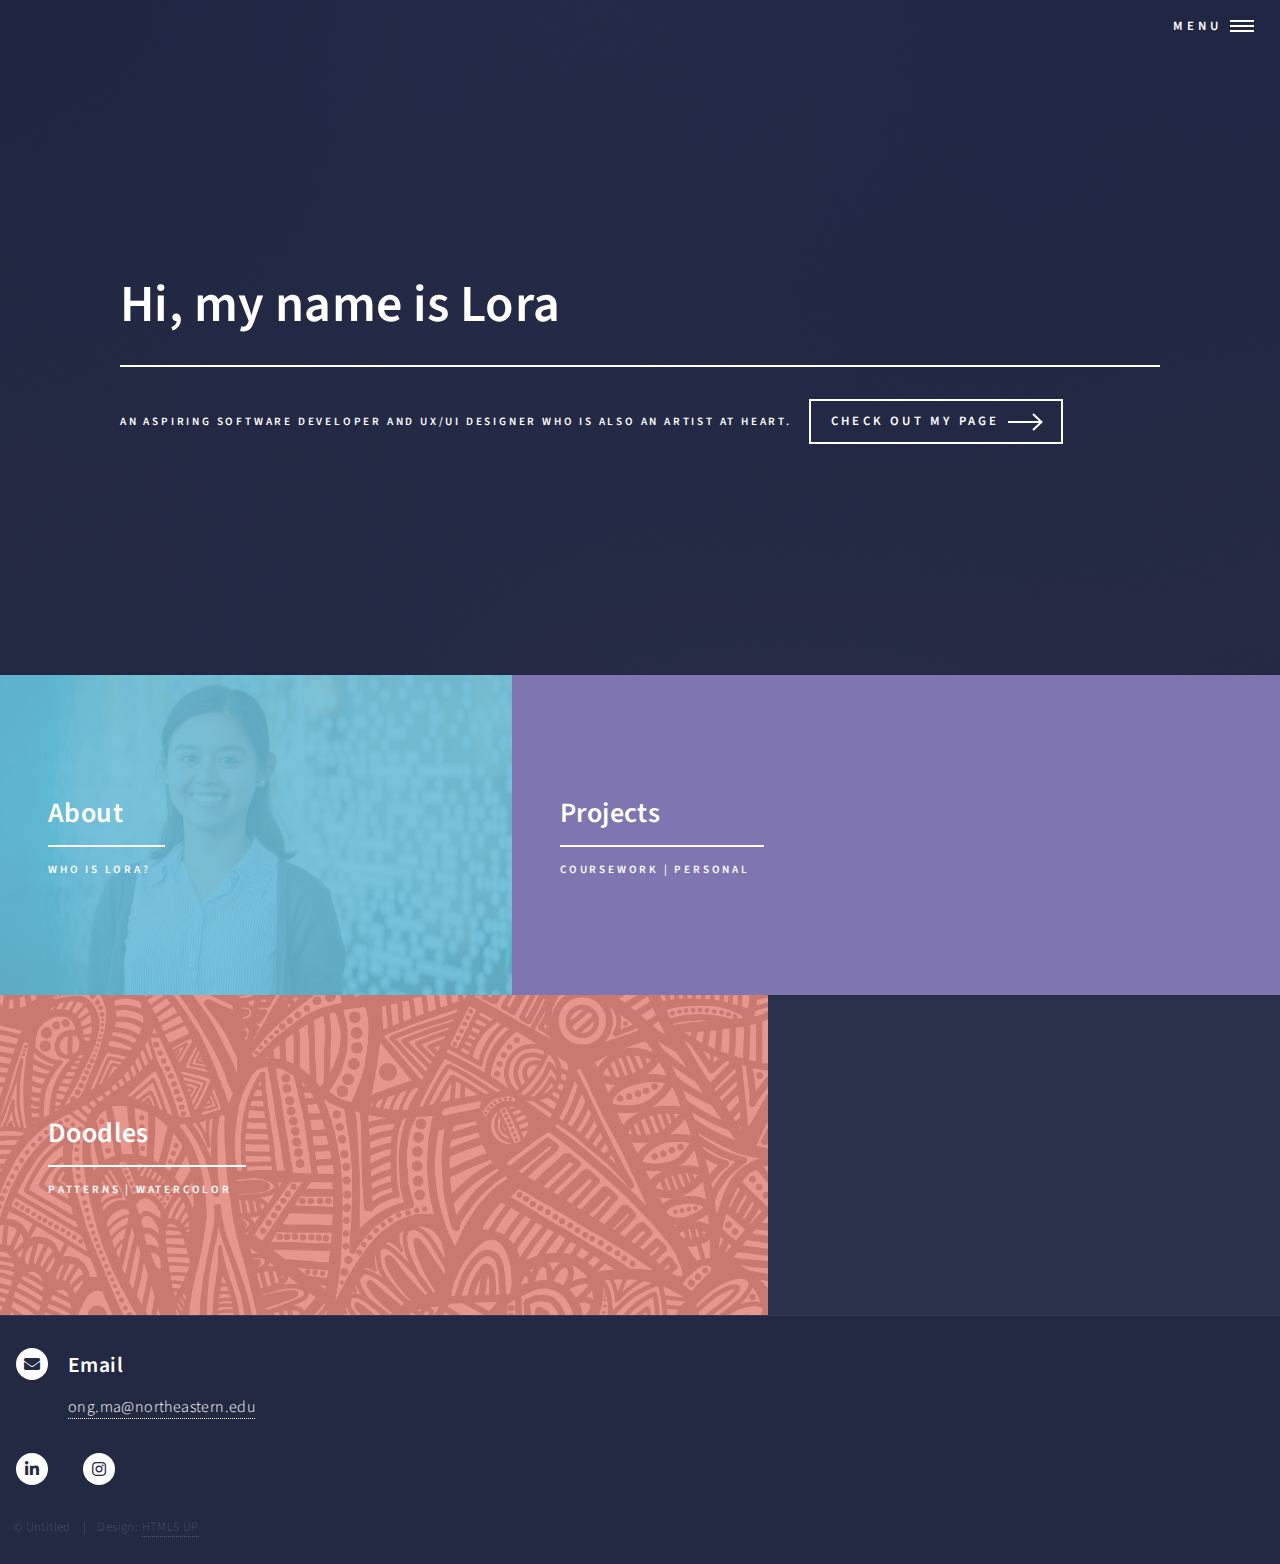
==== index.html @ beb220c2 "initial commit" ====
<!DOCTYPE HTML>
<!--
	Forty by HTML5 UP
	html5up.net | @ajlkn
	Free for personal and commercial use under the CCA 3.0 license (html5up.net/license)
-->
<html>
	<head>
		<title>Forty by HTML5 UP</title>
		<meta charset="utf-8" />
		<meta name="viewport" content="width=device-width, initial-scale=1, user-scalable=no" />
		<link rel="stylesheet" href="assets/css/main.css" />
		<noscript><link rel="stylesheet" href="assets/css/noscript.css" /></noscript>
	</head>
	<body class="is-preload">

		<!-- Wrapper -->
			<div id="wrapper">

				<!-- Header -->
					<header id="header" class="alt">
						<!-- <a href="index.html" class="logo"><strong>Forty</strong> <span>by HTML5 UP</span></a> -->
						<nav>
							<a href="#menu">Menu</a>
						</nav>
					</header>

				<!-- Menu -->
					<nav id="menu">
						<ul class="links">
							<li><a href="index.html">Home</a></li>
							<li><a href="about.html">About</a></li>
							<li><a href="art.html">Doodles</a></li>
							<li><a href="projects.html">Projects</a></li>
							
						</ul>
						<!-- <ul class="actions stacked">
							<li><a href="#" class="button primary fit">Get Started</a></li> -->
							<!-- <li><a href="#" class="button fit">Log In</a></li> -->
						<!-- </ul> -->
					</nav>

				<!-- Banner -->
					<section id="banner" class="major">
						<div class="inner">
							<header class="major">
								<h1>Hi, my name is Lora</h1>
							</header>
							<div class="content">
								<p>An aspiring software developer and UX/UI designer who is also
									an artist at heart.
								</p>
								<ul class="actions">
									<li><a href="#one" class="button next scrolly"> Check out my page</a></li>
								</ul>
							</div>
						</div>
					</section>

				<!-- Main -->
					<div id="main">

						<!-- One -->
							<section id="one" class="tiles">
								<article>
									<span class="image">
										<img src="images/NUpic.jpg" alt="" />
									</span>
									<header class="major">
										<h3><a href="about.html" class="link">About</a></h3>
										<p>Who is Lora?</p>
									</header>
								</article>
								<article>
									<span class="image">
										<img src="images/projects.jpg" alt="" />
									</span>
									<header class="major">
										<h3><a href="projects.html" class="link">Projects</a></h3>
										<p>Coursework | Personal</p>
									</header>
								</article>
								<article>
									<span class="image">
										<img src="images/doodles.png" alt="" />
									</span>
									<header class="major">
										<h3><a href="art.html" class="link">Doodles</a></h3>
										<p>Patterns | Watercolor</p>
									</header>
								</article> 
								<!-- <article>
									<span class="image">
										<img src="images/pic04.jpg" alt="" />
									</span>
									<header class="major">
										<h3><a href="landing.html" class="link">Ipsum</a></h3>
										<p>Nisl sed aliquam</p>
									</header>
								</article>
								<article>
									<span class="image">
										<img src="images/pic05.jpg" alt="" />
									</span>
									<header class="major">
										<h3><a href="landing.html" class="link">Consequat</a></h3>
										<p>Ipsum dolor sit amet</p>
									</header>
								</article>
								<article>
									<span class="image">
										<img src="images/pic06.jpg" alt="" />
									</span>
									<header class="major">
										<h3><a href="landing.html" class="link">Etiam</a></h3>
										<p>Feugiat amet tempus</p>
									</header>
								</article> -->
							</section>

						<!-- Two -->
							<!-- <section id="two">
								<div class="inner">
									<header class="major">
										<h2>Massa libero</h2>
									</header>
									<p>Nullam et orci eu lorem consequat tincidunt vivamus et sagittis libero. Mauris aliquet magna magna sed nunc rhoncus pharetra. Pellentesque condimentum sem. In efficitur ligula tate urna. Maecenas laoreet massa vel lacinia pellentesque lorem ipsum dolor. Nullam et orci eu lorem consequat tincidunt. Vivamus et sagittis libero. Mauris aliquet magna magna sed nunc rhoncus amet pharetra et feugiat tempus.</p>
									<ul class="actions">
										<li><a href="landing.html" class="button next">Get Started</a></li>
									</ul>
								</div>
							</section> -->

					</div>

				<!-- Contact -->
					<section id="contact">
						<div class="inner">
							</section>
							<section class="split">
								<section>
									<div class="contact-method">
										<span class="icon solid alt fa-envelope"></span>
										<h3>Email</h3>
										<a>ong.ma@northeastern.edu</a>
									</div>
								</section>
					
						</div>
					</section>

				<!-- Footer -->
					<footer id="footer">
						<div class="inner">
							<ul class="icons">
								<li><a href="https://www.linkedin.com/in/lora-ong-37055876" target="blank" class="icon brands alt fa-linkedin-in"><span class="label">LinkedIn</span></a></li>
								<!-- <li><a href="#" class="icon brands alt fa-twitter"><span class="label">Twitter</span></a></li> -->
								<!-- <li><a href="#" class="icon brands alt fa-facebook-f"><span class="label">Facebook</span></a></li> -->
								<li><a href="https://www.instagram.com/lorao_doodles/" target="blank" class="icon brands alt fa-instagram"><span class="label">Instagram</span></a></li>
								<!-- <li><a href="#" class="icon brands alt fa-github"><span class="label">GitHub</span></a></li> -->
								
							</ul>
							<ul class="copyright">
								<li>&copy; Untitled</li><li>Design: <a href="https://html5up.net">HTML5 UP</a></li>
							</ul>
						</div>
					</footer>

			</div>

		<!-- Scripts -->
			<script src="assets/js/jquery.min.js"></script>
			<script src="assets/js/jquery.scrolly.min.js"></script>
			<script src="assets/js/jquery.scrollex.min.js"></script>
			<script src="assets/js/browser.min.js"></script>
			<script src="assets/js/breakpoints.min.js"></script>
			<script src="assets/js/util.js"></script>
			<script src="assets/js/main.js"></script>

	</body>
</html>
---- assets/css/main.css ----
@import url(fontawesome-all.min.css);
@import url("https://fonts.googleapis.com/css?family=Source+Sans+Pro:300,300italic,600,600italic");

/*
	Forty by HTML5 UP
	html5up.net | @ajlkn
	Free for personal and commercial use under the CCA 3.0 license (html5up.net/license)
*/

html, body, div, span, applet, object,
iframe, h1, h2, h3, h4, h5, h6, p, blockquote,
pre, a, abbr, acronym, address, big, cite,
code, del, dfn, em, img, ins, kbd, q, s, samp,
small, strike, strong, sub, sup, tt, var, b,
u, i, center, dl, dt, dd, ol, ul, li, fieldset,
form, label, legend, table, caption, tbody,
tfoot, thead, tr, th, td, article, aside,
canvas, details, embed, figure, figcaption,
footer, header, hgroup, menu, nav, output, ruby,
section, summary, time, mark, audio, video {
	margin: 0;
	padding: 0;
	border: 0;
	font-size: 100%;
	font: inherit;
	vertical-align: baseline;}

article, aside, details, figcaption, figure,
footer, header, hgroup, menu, nav, section {
	display: block;}

body {
	line-height: 1;
}

ol, ul {
	list-style: none;
}

blockquote, q {
	quotes: none;
}

	blockquote:before, blockquote:after, q:before, q:after {
		content: '';
		content: none;
	}

table {
	border-collapse: collapse;
	border-spacing: 0;
}

body {
	-webkit-text-size-adjust: none;
}

mark {
	background-color: transparent;
	color: inherit;
}

input::-moz-focus-inner {
	border: 0;
	padding: 0;
}

input, select, textarea {
	-moz-appearance: none;
	-webkit-appearance: none;
	-ms-appearance: none;
	appearance: none;
}

/* Basic */

	@-ms-viewport {
		width: device-width;
	}

	body {
		-ms-overflow-style: scrollbar;
	}

	@media screen and (max-width: 480px) {

		html, body {
			min-width: 320px;
		}

	}

	html {
		box-sizing: border-box;
	}

	*, *:before, *:after {
		box-sizing: inherit;
	}

	body {
		background: #242943;
	}

		body.is-preload *, body.is-preload *:before, body.is-preload *:after {
			-moz-animation: none !important;
			-webkit-animation: none !important;
			-ms-animation: none !important;
			animation: none !important;
			-moz-transition: none !important;
			-webkit-transition: none !important;
			-ms-transition: none !important;
			transition: none !important;
		}

/* Type */

	body, input, select, textarea {
		color: #ffffff;
		font-family: "Source Sans Pro", Helvetica, sans-serif;
		font-size: 17pt;
		font-weight: 300;
		letter-spacing: 0.025em;
		line-height: 1.65;
	}

		@media screen and (max-width: 1680px) {

			body, input, select, textarea {
				font-size: 14pt;
			}

		}

		@media screen and (max-width: 1280px) {

			body, input, select, textarea {
				font-size: 12pt;
			}

		}

		@media screen and (max-width: 360px) {

			body, input, select, textarea {
				font-size: 11pt;
			}

		}

	a {
		-moz-transition: color 0.2s ease-in-out, border-bottom-color 0.2s ease-in-out;
		-webkit-transition: color 0.2s ease-in-out, border-bottom-color 0.2s ease-in-out;
		-ms-transition: color 0.2s ease-in-out, border-bottom-color 0.2s ease-in-out;
		transition: color 0.2s ease-in-out, border-bottom-color 0.2s ease-in-out;
		border-bottom: dotted 1px;
		color: inherit;
		text-decoration: none;
	}

		a:hover {
			border-bottom-color: transparent;
			color: #9bf1ff !important;
		}

		a:active {
			color: #53e3fb !important;
		}

	strong, b {
		color: #ffffff;
		font-weight: 600;
	}

	em, i {
		font-style: italic;
	}

	p {
		margin: 0 0 2em 0;
	}

	h1, h2, h3, h4, h5, h6 {
		color: #ffffff;
		font-weight: 600;
		line-height: 1.65;
		margin: 0 0 1em 0;
	}

		h1 a, h2 a, h3 a, h4 a, h5 a, h6 a {
			color: inherit;
			border-bottom: 0;
		}

	h1 {
		font-size: 2.5em;
	}

	h2 {
		font-size: 1.75em;
	}

	h3 {
		font-size: 1.35em;
	}

	h4 {
		font-size: 1.1em;
	}

	h5 {
		font-size: 0.9em;
	}

	h6 {
		font-size: 0.7em;
	}

	@media screen and (max-width: 736px) {

		h1 {
			font-size: 2em;
		}

		h2 {
			font-size: 1.5em;
		}

		h3 {
			font-size: 1.25em;
		}

	}

	sub {
		font-size: 0.8em;
		position: relative;
		top: 0.5em;
	}

	sup {
		font-size: 0.8em;
		position: relative;
		top: -0.5em;
	}

	blockquote {
		border-left: solid 4px rgba(212, 212, 255, 0.1);
		font-style: italic;
		margin: 0 0 2em 0;
		padding: 0.5em 0 0.5em 2em;
	}

	code {
		background: rgba(212, 212, 255, 0.035);
		font-family: "Courier New", monospace;
		font-size: 0.9em;
		margin: 0 0.25em;
		padding: 0.25em 0.65em;
	}

	pre {
		-webkit-overflow-scrolling: touch;
		font-family: "Courier New", monospace;
		font-size: 0.9em;
		margin: 0 0 2em 0;
	}

		pre code {
			display: block;
			line-height: 1.75;
			padding: 1em 1.5em;
			overflow-x: auto;
		}

	hr {
		border: 0;
		border-bottom: solid 1px rgba(212, 212, 255, 0.1);
		margin: 2em 0;
	}

		hr.major {
			margin: 3em 0;
		}

	.align-left {
		text-align: left;
	}

	.align-center {
		text-align: center;
	}

	.align-right {
		text-align: right;
	}

/* Row */

	.row {
		display: flex;
		flex-wrap: wrap;
		box-sizing: border-box;
		align-items: stretch;
	}

		.row > * {
			box-sizing: border-box;
		}

		.row.gtr-uniform > * > :last-child {
			margin-bottom: 0;
		}

		.row.aln-left {
			justify-content: flex-start;
		}

		.row.aln-center {
			justify-content: center;
		}

		.row.aln-right {
			justify-content: flex-end;
		}

		.row.aln-top {
			align-items: flex-start;
		}

		.row.aln-middle {
			align-items: center;
		}

		.row.aln-bottom {
			align-items: flex-end;
		}

		.row > .imp {
			order: -1;
		}

		.row > .col-1 {
			width: 8.33333%;
		}

		.row > .off-1 {
			margin-left: 8.33333%;
		}

		.row > .col-2 {
			width: 16.66667%;
		}

		.row > .off-2 {
			margin-left: 16.66667%;
		}

		.row > .col-3 {
			width: 25%;
		}

		.row > .off-3 {
			margin-left: 25%;
		}

		.row > .col-4 {
			width: 33.33333%;
		}

		.row > .off-4 {
			margin-left: 33.33333%;
		}

		.row > .col-5 {
			width: 41.66667%;
		}

		.row > .off-5 {
			margin-left: 41.66667%;
		}

		.row > .col-6 {
			width: 50%;
		}

		.row > .off-6 {
			margin-left: 50%;
		}

		.row > .col-7 {
			width: 58.33333%;
		}

		.row > .off-7 {
			margin-left: 58.33333%;
		}

		.row > .col-8 {
			width: 66.66667%;
		}

		.row > .off-8 {
			margin-left: 66.66667%;
		}

		.row > .col-9 {
			width: 75%;
		}

		.row > .off-9 {
			margin-left: 75%;
		}

		.row > .col-10 {
			width: 83.33333%;
		}

		.row > .off-10 {
			margin-left: 83.33333%;
		}

		.row > .col-11 {
			width: 91.66667%;
		}

		.row > .off-11 {
			margin-left: 91.66667%;
		}

		.row > .col-12 {
			width: 100%;
		}

		.row > .off-12 {
			margin-left: 100%;
		}

		.row.gtr-0 {
			margin-top: 0;
			margin-left: 0em;
		}

			.row.gtr-0 > * {
				padding: 0 0 0 0em;
			}

			.row.gtr-0.gtr-uniform {
				margin-top: 0em;
			}

				.row.gtr-0.gtr-uniform > * {
					padding-top: 0em;
				}

		.row.gtr-25 {
			margin-top: 0;
			margin-left: -0.5em;
		}

			.row.gtr-25 > * {
				padding: 0 0 0 0.5em;
			}

			.row.gtr-25.gtr-uniform {
				margin-top: -0.5em;
			}

				.row.gtr-25.gtr-uniform > * {
					padding-top: 0.5em;
				}

		.row.gtr-50 {
			margin-top: 0;
			margin-left: -1em;
		}

			.row.gtr-50 > * {
				padding: 0 0 0 1em;
			}

			.row.gtr-50.gtr-uniform {
				margin-top: -1em;
			}

				.row.gtr-50.gtr-uniform > * {
					padding-top: 1em;
				}

		.row {
			margin-top: 0;
			margin-left: -2em;
		}

			.row > * {
				padding: 0 0 0 2em;
			}

			.row.gtr-uniform {
				margin-top: -2em;
			}

				.row.gtr-uniform > * {
					padding-top: 2em;
				}

		.row.gtr-150 {
			margin-top: 0;
			margin-left: -3em;
		}

			.row.gtr-150 > * {
				padding: 0 0 0 3em;
			}

			.row.gtr-150.gtr-uniform {
				margin-top: -3em;
			}

				.row.gtr-150.gtr-uniform > * {
					padding-top: 3em;
				}

		.row.gtr-200 {
			margin-top: 0;
			margin-left: -4em;
		}

			.row.gtr-200 > * {
				padding: 0 0 0 4em;
			}

			.row.gtr-200.gtr-uniform {
				margin-top: -4em;
			}

				.row.gtr-200.gtr-uniform > * {
					padding-top: 4em;
				}

		@media screen and (max-width: 1680px) {

			.row {
				display: flex;
				flex-wrap: wrap;
				box-sizing: border-box;
				align-items: stretch;
			}

				.row > * {
					box-sizing: border-box;
				}

				.row.gtr-uniform > * > :last-child {
					margin-bottom: 0;
				}

				.row.aln-left {
					justify-content: flex-start;
				}

				.row.aln-center {
					justify-content: center;
				}

				.row.aln-right {
					justify-content: flex-end;
				}

				.row.aln-top {
					align-items: flex-start;
				}

				.row.aln-middle {
					align-items: center;
				}

				.row.aln-bottom {
					align-items: flex-end;
				}

				.row > .imp-xlarge {
					order: -1;
				}

				.row > .col-1-xlarge {
					width: 8.33333%;
				}

				.row > .off-1-xlarge {
					margin-left: 8.33333%;
				}

				.row > .col-2-xlarge {
					width: 16.66667%;
				}

				.row > .off-2-xlarge {
					margin-left: 16.66667%;
				}

				.row > .col-3-xlarge {
					width: 25%;
				}

				.row > .off-3-xlarge {
					margin-left: 25%;
				}

				.row > .col-4-xlarge {
					width: 33.33333%;
				}

				.row > .off-4-xlarge {
					margin-left: 33.33333%;
				}

				.row > .col-5-xlarge {
					width: 41.66667%;
				}

				.row > .off-5-xlarge {
					margin-left: 41.66667%;
				}

				.row > .col-6-xlarge {
					width: 50%;
				}

				.row > .off-6-xlarge {
					margin-left: 50%;
				}

				.row > .col-7-xlarge {
					width: 58.33333%;
				}

				.row > .off-7-xlarge {
					margin-left: 58.33333%;
				}

				.row > .col-8-xlarge {
					width: 66.66667%;
				}

				.row > .off-8-xlarge {
					margin-left: 66.66667%;
				}

				.row > .col-9-xlarge {
					width: 75%;
				}

				.row > .off-9-xlarge {
					margin-left: 75%;
				}

				.row > .col-10-xlarge {
					width: 83.33333%;
				}

				.row > .off-10-xlarge {
					margin-left: 83.33333%;
				}

				.row > .col-11-xlarge {
					width: 91.66667%;
				}

				.row > .off-11-xlarge {
					margin-left: 91.66667%;
				}

				.row > .col-12-xlarge {
					width: 100%;
				}

				.row > .off-12-xlarge {
					margin-left: 100%;
				}

				.row.gtr-0 {
					margin-top: 0;
					margin-left: 0em;
				}

					.row.gtr-0 > * {
						padding: 0 0 0 0em;
					}

					.row.gtr-0.gtr-uniform {
						margin-top: 0em;
					}

						.row.gtr-0.gtr-uniform > * {
							padding-top: 0em;
						}

				.row.gtr-25 {
					margin-top: 0;
					margin-left: -0.5em;
				}

					.row.gtr-25 > * {
						padding: 0 0 0 0.5em;
					}

					.row.gtr-25.gtr-uniform {
						margin-top: -0.5em;
					}

						.row.gtr-25.gtr-uniform > * {
							padding-top: 0.5em;
						}

				.row.gtr-50 {
					margin-top: 0;
					margin-left: -1em;
				}

					.row.gtr-50 > * {
						padding: 0 0 0 1em;
					}

					.row.gtr-50.gtr-uniform {
						margin-top: -1em;
					}

						.row.gtr-50.gtr-uniform > * {
							padding-top: 1em;
						}

				.row {
					margin-top: 0;
					margin-left: -2em;
				}

					.row > * {
						padding: 0 0 0 2em;
					}

					.row.gtr-uniform {
						margin-top: -2em;
					}

						.row.gtr-uniform > * {
							padding-top: 2em;
						}

				.row.gtr-150 {
					margin-top: 0;
					margin-left: -3em;
				}

					.row.gtr-150 > * {
						padding: 0 0 0 3em;
					}

					.row.gtr-150.gtr-uniform {
						margin-top: -3em;
					}

						.row.gtr-150.gtr-uniform > * {
							padding-top: 3em;
						}

				.row.gtr-200 {
					margin-top: 0;
					margin-left: -4em;
				}

					.row.gtr-200 > * {
						padding: 0 0 0 4em;
					}

					.row.gtr-200.gtr-uniform {
						margin-top: -4em;
					}

						.row.gtr-200.gtr-uniform > * {
							padding-top: 4em;
						}

		}

		@media screen and (max-width: 1280px) {

			.row {
				display: flex;
				flex-wrap: wrap;
				box-sizing: border-box;
				align-items: stretch;
			}

				.row > * {
					box-sizing: border-box;
				}

				.row.gtr-uniform > * > :last-child {
					margin-bottom: 0;
				}

				.row.aln-left {
					justify-content: flex-start;
				}

				.row.aln-center {
					justify-content: center;
				}

				.row.aln-right {
					justify-content: flex-end;
				}

				.row.aln-top {
					align-items: flex-start;
				}

				.row.aln-middle {
					align-items: center;
				}

				.row.aln-bottom {
					align-items: flex-end;
				}

				.row > .imp-large {
					order: -1;
				}

				.row > .col-1-large {
					width: 8.33333%;
				}

				.row > .off-1-large {
					margin-left: 8.33333%;
				}

				.row > .col-2-large {
					width: 16.66667%;
				}

				.row > .off-2-large {
					margin-left: 16.66667%;
				}

				.row > .col-3-large {
					width: 25%;
				}

				.row > .off-3-large {
					margin-left: 25%;
				}

				.row > .col-4-large {
					width: 33.33333%;
				}

				.row > .off-4-large {
					margin-left: 33.33333%;
				}

				.row > .col-5-large {
					width: 41.66667%;
				}

				.row > .off-5-large {
					margin-left: 41.66667%;
				}

				.row > .col-6-large {
					width: 50%;
				}

				.row > .off-6-large {
					margin-left: 50%;
				}

				.row > .col-7-large {
					width: 58.33333%;
				}

				.row > .off-7-large {
					margin-left: 58.33333%;
				}

				.row > .col-8-large {
					width: 66.66667%;
				}

				.row > .off-8-large {
					margin-left: 66.66667%;
				}

				.row > .col-9-large {
					width: 75%;
				}

				.row > .off-9-large {
					margin-left: 75%;
				}

				.row > .col-10-large {
					width: 83.33333%;
				}

				.row > .off-10-large {
					margin-left: 83.33333%;
				}

				.row > .col-11-large {
					width: 91.66667%;
				}

				.row > .off-11-large {
					margin-left: 91.66667%;
				}

				.row > .col-12-large {
					width: 100%;
				}

				.row > .off-12-large {
					margin-left: 100%;
				}

				.row.gtr-0 {
					margin-top: 0;
					margin-left: 0em;
				}

					.row.gtr-0 > * {
						padding: 0 0 0 0em;
					}

					.row.gtr-0.gtr-uniform {
						margin-top: 0em;
					}

						.row.gtr-0.gtr-uniform > * {
							padding-top: 0em;
						}

				.row.gtr-25 {
					margin-top: 0;
					margin-left: -0.375em;
				}

					.row.gtr-25 > * {
						padding: 0 0 0 0.375em;
					}

					.row.gtr-25.gtr-uniform {
						margin-top: -0.375em;
					}

						.row.gtr-25.gtr-uniform > * {
							padding-top: 0.375em;
						}

				.row.gtr-50 {
					margin-top: 0;
					margin-left: -0.75em;
				}

					.row.gtr-50 > * {
						padding: 0 0 0 0.75em;
					}

					.row.gtr-50.gtr-uniform {
						margin-top: -0.75em;
					}

						.row.gtr-50.gtr-uniform > * {
							padding-top: 0.75em;
						}

				.row {
					margin-top: 0;
					margin-left: -1.5em;
				}

					.row > * {
						padding: 0 0 0 1.5em;
					}

					.row.gtr-uniform {
						margin-top: -1.5em;
					}

						.row.gtr-uniform > * {
							padding-top: 1.5em;
						}

				.row.gtr-150 {
					margin-top: 0;
					margin-left: -2.25em;
				}

					.row.gtr-150 > * {
						padding: 0 0 0 2.25em;
					}

					.row.gtr-150.gtr-uniform {
						margin-top: -2.25em;
					}

						.row.gtr-150.gtr-uniform > * {
							padding-top: 2.25em;
						}

				.row.gtr-200 {
					margin-top: 0;
					margin-left: -3em;
				}

					.row.gtr-200 > * {
						padding: 0 0 0 3em;
					}

					.row.gtr-200.gtr-uniform {
						margin-top: -3em;
					}

						.row.gtr-200.gtr-uniform > * {
							padding-top: 3em;
						}

		}

		@media screen and (max-width: 980px) {

			.row {
				display: flex;
				flex-wrap: wrap;
				box-sizing: border-box;
				align-items: stretch;
			}

				.row > * {
					box-sizing: border-box;
				}

				.row.gtr-uniform > * > :last-child {
					margin-bottom: 0;
				}

				.row.aln-left {
					justify-content: flex-start;
				}

				.row.aln-center {
					justify-content: center;
				}

				.row.aln-right {
					justify-content: flex-end;
				}

				.row.aln-top {
					align-items: flex-start;
				}

				.row.aln-middle {
					align-items: center;
				}

				.row.aln-bottom {
					align-items: flex-end;
				}

				.row > .imp-medium {
					order: -1;
				}

				.row > .col-1-medium {
					width: 8.33333%;
				}

				.row > .off-1-medium {
					margin-left: 8.33333%;
				}

				.row > .col-2-medium {
					width: 16.66667%;
				}

				.row > .off-2-medium {
					margin-left: 16.66667%;
				}

				.row > .col-3-medium {
					width: 25%;
				}

				.row > .off-3-medium {
					margin-left: 25%;
				}

				.row > .col-4-medium {
					width: 33.33333%;
				}

				.row > .off-4-medium {
					margin-left: 33.33333%;
				}

				.row > .col-5-medium {
					width: 41.66667%;
				}

				.row > .off-5-medium {
					margin-left: 41.66667%;
				}

				.row > .col-6-medium {
					width: 50%;
				}

				.row > .off-6-medium {
					margin-left: 50%;
				}

				.row > .col-7-medium {
					width: 58.33333%;
				}

				.row > .off-7-medium {
					margin-left: 58.33333%;
				}

				.row > .col-8-medium {
					width: 66.66667%;
				}

				.row > .off-8-medium {
					margin-left: 66.66667%;
				}

				.row > .col-9-medium {
					width: 75%;
				}

				.row > .off-9-medium {
					margin-left: 75%;
				}

				.row > .col-10-medium {
					width: 83.33333%;
				}

				.row > .off-10-medium {
					margin-left: 83.33333%;
				}

				.row > .col-11-medium {
					width: 91.66667%;
				}

				.row > .off-11-medium {
					margin-left: 91.66667%;
				}

				.row > .col-12-medium {
					width: 100%;
				}

				.row > .off-12-medium {
					margin-left: 100%;
				}

				.row.gtr-0 {
					margin-top: 0;
					margin-left: 0em;
				}

					.row.gtr-0 > * {
						padding: 0 0 0 0em;
					}

					.row.gtr-0.gtr-uniform {
						margin-top: 0em;
					}

						.row.gtr-0.gtr-uniform > * {
							padding-top: 0em;
						}

				.row.gtr-25 {
					margin-top: 0;
					margin-left: -0.375em;
				}

					.row.gtr-25 > * {
						padding: 0 0 0 0.375em;
					}

					.row.gtr-25.gtr-uniform {
						margin-top: -0.375em;
					}

						.row.gtr-25.gtr-uniform > * {
							padding-top: 0.375em;
						}

				.row.gtr-50 {
					margin-top: 0;
					margin-left: -0.75em;
				}

					.row.gtr-50 > * {
						padding: 0 0 0 0.75em;
					}

					.row.gtr-50.gtr-uniform {
						margin-top: -0.75em;
					}

						.row.gtr-50.gtr-uniform > * {
							padding-top: 0.75em;
						}

				.row {
					margin-top: 0;
					margin-left: -1.5em;
				}

					.row > * {
						padding: 0 0 0 1.5em;
					}

					.row.gtr-uniform {
						margin-top: -1.5em;
					}

						.row.gtr-uniform > * {
							padding-top: 1.5em;
						}

				.row.gtr-150 {
					margin-top: 0;
					margin-left: -2.25em;
				}

					.row.gtr-150 > * {
						padding: 0 0 0 2.25em;
					}

					.row.gtr-150.gtr-uniform {
						margin-top: -2.25em;
					}

						.row.gtr-150.gtr-uniform > * {
							padding-top: 2.25em;
						}

				.row.gtr-200 {
					margin-top: 0;
					margin-left: -3em;
				}

					.row.gtr-200 > * {
						padding: 0 0 0 3em;
					}

					.row.gtr-200.gtr-uniform {
						margin-top: -3em;
					}

						.row.gtr-200.gtr-uniform > * {
							padding-top: 3em;
						}

		}

		@media screen and (max-width: 736px) {

			.row {
				display: flex;
				flex-wrap: wrap;
				box-sizing: border-box;
				align-items: stretch;
			}

				.row > * {
					box-sizing: border-box;
				}

				.row.gtr-uniform > * > :last-child {
					margin-bottom: 0;
				}

				.row.aln-left {
					justify-content: flex-start;
				}

				.row.aln-center {
					justify-content: center;
				}

				.row.aln-right {
					justify-content: flex-end;
				}

				.row.aln-top {
					align-items: flex-start;
				}

				.row.aln-middle {
					align-items: center;
				}

				.row.aln-bottom {
					align-items: flex-end;
				}

				.row > .imp-small {
					order: -1;
				}

				.row > .col-1-small {
					width: 8.33333%;
				}

				.row > .off-1-small {
					margin-left: 8.33333%;
				}

				.row > .col-2-small {
					width: 16.66667%;
				}

				.row > .off-2-small {
					margin-left: 16.66667%;
				}

				.row > .col-3-small {
					width: 25%;
				}

				.row > .off-3-small {
					margin-left: 25%;
				}

				.row > .col-4-small {
					width: 33.33333%;
				}

				.row > .off-4-small {
					margin-left: 33.33333%;
				}

				.row > .col-5-small {
					width: 41.66667%;
				}

				.row > .off-5-small {
					margin-left: 41.66667%;
				}

				.row > .col-6-small {
					width: 50%;
				}

				.row > .off-6-small {
					margin-left: 50%;
				}

				.row > .col-7-small {
					width: 58.33333%;
				}

				.row > .off-7-small {
					margin-left: 58.33333%;
				}

				.row > .col-8-small {
					width: 66.66667%;
				}

				.row > .off-8-small {
					margin-left: 66.66667%;
				}

				.row > .col-9-small {
					width: 75%;
				}

				.row > .off-9-small {
					margin-left: 75%;
				}

				.row > .col-10-small {
					width: 83.33333%;
				}

				.row > .off-10-small {
					margin-left: 83.33333%;
				}

				.row > .col-11-small {
					width: 91.66667%;
				}

				.row > .off-11-small {
					margin-left: 91.66667%;
				}

				.row > .col-12-small {
					width: 100%;
				}

				.row > .off-12-small {
					margin-left: 100%;
				}

				.row.gtr-0 {
					margin-top: 0;
					margin-left: 0em;
				}

					.row.gtr-0 > * {
						padding: 0 0 0 0em;
					}

					.row.gtr-0.gtr-uniform {
						margin-top: 0em;
					}

						.row.gtr-0.gtr-uniform > * {
							padding-top: 0em;
						}

				.row.gtr-25 {
					margin-top: 0;
					margin-left: -0.3125em;
				}

					.row.gtr-25 > * {
						padding: 0 0 0 0.3125em;
					}

					.row.gtr-25.gtr-uniform {
						margin-top: -0.3125em;
					}

						.row.gtr-25.gtr-uniform > * {
							padding-top: 0.3125em;
						}

				.row.gtr-50 {
					margin-top: 0;
					margin-left: -0.625em;
				}

					.row.gtr-50 > * {
						padding: 0 0 0 0.625em;
					}

					.row.gtr-50.gtr-uniform {
						margin-top: -0.625em;
					}

						.row.gtr-50.gtr-uniform > * {
							padding-top: 0.625em;
						}

				.row {
					margin-top: 0;
					margin-left: -1.25em;
				}

					.row > * {
						padding: 0 0 0 1.25em;
					}

					.row.gtr-uniform {
						margin-top: -1.25em;
					}

						.row.gtr-uniform > * {
							padding-top: 1.25em;
						}

				.row.gtr-150 {
					margin-top: 0;
					margin-left: -1.875em;
				}

					.row.gtr-150 > * {
						padding: 0 0 0 1.875em;
					}

					.row.gtr-150.gtr-uniform {
						margin-top: -1.875em;
					}

						.row.gtr-150.gtr-uniform > * {
							padding-top: 1.875em;
						}

				.row.gtr-200 {
					margin-top: 0;
					margin-left: -2.5em;
				}

					.row.gtr-200 > * {
						padding: 0 0 0 2.5em;
					}

					.row.gtr-200.gtr-uniform {
						margin-top: -2.5em;
					}

						.row.gtr-200.gtr-uniform > * {
							padding-top: 2.5em;
						}

		}

		@media screen and (max-width: 480px) {

			.row {
				display: flex;
				flex-wrap: wrap;
				box-sizing: border-box;
				align-items: stretch;
			}

				.row > * {
					box-sizing: border-box;
				}

				.row.gtr-uniform > * > :last-child {
					margin-bottom: 0;
				}

				.row.aln-left {
					justify-content: flex-start;
				}

				.row.aln-center {
					justify-content: center;
				}

				.row.aln-right {
					justify-content: flex-end;
				}

				.row.aln-top {
					align-items: flex-start;
				}

				.row.aln-middle {
					align-items: center;
				}

				.row.aln-bottom {
					align-items: flex-end;
				}

				.row > .imp-xsmall {
					order: -1;
				}

				.row > .col-1-xsmall {
					width: 8.33333%;
				}

				.row > .off-1-xsmall {
					margin-left: 8.33333%;
				}

				.row > .col-2-xsmall {
					width: 16.66667%;
				}

				.row > .off-2-xsmall {
					margin-left: 16.66667%;
				}

				.row > .col-3-xsmall {
					width: 25%;
				}

				.row > .off-3-xsmall {
					margin-left: 25%;
				}

				.row > .col-4-xsmall {
					width: 33.33333%;
				}

				.row > .off-4-xsmall {
					margin-left: 33.33333%;
				}

				.row > .col-5-xsmall {
					width: 41.66667%;
				}

				.row > .off-5-xsmall {
					margin-left: 41.66667%;
				}

				.row > .col-6-xsmall {
					width: 50%;
				}

				.row > .off-6-xsmall {
					margin-left: 50%;
				}

				.row > .col-7-xsmall {
					width: 58.33333%;
				}

				.row > .off-7-xsmall {
					margin-left: 58.33333%;
				}

				.row > .col-8-xsmall {
					width: 66.66667%;
				}

				.row > .off-8-xsmall {
					margin-left: 66.66667%;
				}

				.row > .col-9-xsmall {
					width: 75%;
				}

				.row > .off-9-xsmall {
					margin-left: 75%;
				}

				.row > .col-10-xsmall {
					width: 83.33333%;
				}

				.row > .off-10-xsmall {
					margin-left: 83.33333%;
				}

				.row > .col-11-xsmall {
					width: 91.66667%;
				}

				.row > .off-11-xsmall {
					margin-left: 91.66667%;
				}

				.row > .col-12-xsmall {
					width: 100%;
				}

				.row > .off-12-xsmall {
					margin-left: 100%;
				}

				.row.gtr-0 {
					margin-top: 0;
					margin-left: 0em;
				}

					.row.gtr-0 > * {
						padding: 0 0 0 0em;
					}

					.row.gtr-0.gtr-uniform {
						margin-top: 0em;
					}

						.row.gtr-0.gtr-uniform > * {
							padding-top: 0em;
						}

				.row.gtr-25 {
					margin-top: 0;
					margin-left: -0.3125em;
				}

					.row.gtr-25 > * {
						padding: 0 0 0 0.3125em;
					}

					.row.gtr-25.gtr-uniform {
						margin-top: -0.3125em;
					}

						.row.gtr-25.gtr-uniform > * {
							padding-top: 0.3125em;
						}

				.row.gtr-50 {
					margin-top: 0;
					margin-left: -0.625em;
				}

					.row.gtr-50 > * {
						padding: 0 0 0 0.625em;
					}

					.row.gtr-50.gtr-uniform {
						margin-top: -0.625em;
					}

						.row.gtr-50.gtr-uniform > * {
							padding-top: 0.625em;
						}

				.row {
					margin-top: 0;
					margin-left: -1.25em;
				}

					.row > * {
						padding: 0 0 0 1.25em;
					}

					.row.gtr-uniform {
						margin-top: -1.25em;
					}

						.row.gtr-uniform > * {
							padding-top: 1.25em;
						}

				.row.gtr-150 {
					margin-top: 0;
					margin-left: -1.875em;
				}

					.row.gtr-150 > * {
						padding: 0 0 0 1.875em;
					}

					.row.gtr-150.gtr-uniform {
						margin-top: -1.875em;
					}

						.row.gtr-150.gtr-uniform > * {
							padding-top: 1.875em;
						}

				.row.gtr-200 {
					margin-top: 0;
					margin-left: -2.5em;
				}

					.row.gtr-200 > * {
						padding: 0 0 0 2.5em;
					}

					.row.gtr-200.gtr-uniform {
						margin-top: -2.5em;
					}

						.row.gtr-200.gtr-uniform > * {
							padding-top: 2.5em;
						}

		}

/* Section/Article */

	section.special, article.special {
		text-align: center;
	}

	header.major {
		width: -moz-max-content;
		width: -webkit-max-content;
		width: -ms-max-content;
		width: max-content;
		margin-bottom: 2em;
	}

		header.major > :first-child {
			margin-bottom: 0;
			width: calc(100% + 0.5em);
		}

			header.major > :first-child:after {
				content: '';
				background-color: #ffffff;
				display: block;
				height: 2px;
				margin: 0.325em 0 0.5em 0;
				width: 100%;
			}

		header.major > p {
			font-size: 0.7em;
			font-weight: 600;
			letter-spacing: 0.25em;
			margin-bottom: 0;
			text-transform: uppercase;
		}

		body.is-ie header.major > :first-child:after {
			max-width: 9em;
		}

		body.is-ie header.major > h1:after {
			max-width: 100% !important;
		}

	@media screen and (max-width: 736px) {

		header.major > p br {
			display: none;
		}

	}

/* Form */

	form {
		margin: 0 0 2em 0;
	}

		form > :last-child {
			margin-bottom: 0;
		}

		form > .fields {
			display: -moz-flex;
			display: -webkit-flex;
			display: -ms-flex;
			display: flex;
			-moz-flex-wrap: wrap;
			-webkit-flex-wrap: wrap;
			-ms-flex-wrap: wrap;
			flex-wrap: wrap;
			width: calc(100% + 3em);
			margin: -1.5em 0 2em -1.5em;
		}

			form > .fields > .field {
				-moz-flex-grow: 0;
				-webkit-flex-grow: 0;
				-ms-flex-grow: 0;
				flex-grow: 0;
				-moz-flex-shrink: 0;
				-webkit-flex-shrink: 0;
				-ms-flex-shrink: 0;
				flex-shrink: 0;
				padding: 1.5em 0 0 1.5em;
				width: calc(100% - 1.5em);
			}

				form > .fields > .field.half {
					width: calc(50% - 0.75em);
				}

				form > .fields > .field.third {
					width: calc(100%/3 - 0.5em);
				}

				form > .fields > .field.quarter {
					width: calc(25% - 0.375em);
				}

		@media screen and (max-width: 480px) {

			form > .fields {
				width: calc(100% + 3em);
				margin: -1.5em 0 2em -1.5em;
			}

				form > .fields > .field {
					padding: 1.5em 0 0 1.5em;
					width: calc(100% - 1.5em);
				}

					form > .fields > .field.half {
						width: calc(100% - 1.5em);
					}

					form > .fields > .field.third {
						width: calc(100% - 1.5em);
					}

					form > .fields > .field.quarter {
						width: calc(100% - 1.5em);
					}

		}

	label {
		color: #ffffff;
		display: block;
		font-size: 0.8em;
		font-weight: 600;
		letter-spacing: 0.25em;
		margin: 0 0 1em 0;
		text-transform: uppercase;
	}

	input[type="text"],
	input[type="password"],
	input[type="email"],
	input[type="tel"],
	input[type="search"],
	input[type="url"],
	select,
	textarea {
		-moz-appearance: none;
		-webkit-appearance: none;
		-ms-appearance: none;
		appearance: none;
		background: rgba(212, 212, 255, 0.035);
		border: none;
		border-radius: 0;
		color: inherit;
		display: block;
		outline: 0;
		padding: 0 1em;
		text-decoration: none;
		width: 100%;
	}

		input[type="text"]:invalid,
		input[type="password"]:invalid,
		input[type="email"]:invalid,
		input[type="tel"]:invalid,
		input[type="search"]:invalid,
		input[type="url"]:invalid,
		select:invalid,
		textarea:invalid {
			box-shadow: none;
		}

		input[type="text"]:focus,
		input[type="password"]:focus,
		input[type="email"]:focus,
		input[type="tel"]:focus,
		input[type="search"]:focus,
		input[type="url"]:focus,
		select:focus,
		textarea:focus {
			border-color: #9bf1ff;
			box-shadow: 0 0 0 2px #9bf1ff;
		}

	select {
		background-image: url("data:image/svg+xml;charset=utf8,%3Csvg xmlns='http://www.w3.org/2000/svg' width='40' height='40' preserveAspectRatio='none' viewBox='0 0 40 40'%3E%3Cpath d='M9.4,12.3l10.4,10.4l10.4-10.4c0.2-0.2,0.5-0.4,0.9-0.4c0.3,0,0.6,0.1,0.9,0.4l3.3,3.3c0.2,0.2,0.4,0.5,0.4,0.9 c0,0.4-0.1,0.6-0.4,0.9L20.7,31.9c-0.2,0.2-0.5,0.4-0.9,0.4c-0.3,0-0.6-0.1-0.9-0.4L4.3,17.3c-0.2-0.2-0.4-0.5-0.4-0.9 c0-0.4,0.1-0.6,0.4-0.9l3.3-3.3c0.2-0.2,0.5-0.4,0.9-0.4S9.1,12.1,9.4,12.3z' fill='rgba(212, 212, 255, 0.1)' /%3E%3C/svg%3E");
		background-size: 1.25rem;
		background-repeat: no-repeat;
		background-position: calc(100% - 1rem) center;
		height: 2.75em;
		padding-right: 2.75em;
		text-overflow: ellipsis;
	}

		select option {
			color: #ffffff;
			background: #242943;
		}

		select:focus::-ms-value {
			background-color: transparent;
		}

		select::-ms-expand {
			display: none;
		}

	input[type="text"],
	input[type="password"],
	input[type="email"],
	input[type="tel"],
	input[type="search"],
	input[type="url"],
	select {
		height: 2.75em;
	}

	textarea {
		padding: 0.75em 1em;
	}

	input[type="checkbox"],
	input[type="radio"] {
		-moz-appearance: none;
		-webkit-appearance: none;
		-ms-appearance: none;
		appearance: none;
		display: block;
		float: left;
		margin-right: -2em;
		opacity: 0;
		width: 1em;
		z-index: -1;
	}

		input[type="checkbox"] + label,
		input[type="radio"] + label {
			text-decoration: none;
			color: #ffffff;
			cursor: pointer;
			display: inline-block;
			font-weight: 300;
			padding-left: 2.65em;
			padding-right: 0.75em;
			position: relative;
		}

			input[type="checkbox"] + label:before,
			input[type="radio"] + label:before {
				-moz-osx-font-smoothing: grayscale;
				-webkit-font-smoothing: antialiased;
				display: inline-block;
				font-style: normal;
				font-variant: normal;
				text-rendering: auto;
				line-height: 1;
				text-transform: none !important;
				font-family: 'Font Awesome 5 Free';
				font-weight: 900;
			}

			input[type="checkbox"] + label:before,
			input[type="radio"] + label:before {
				background: rgba(212, 212, 255, 0.035);
				content: '';
				display: inline-block;
				font-size: 0.8em;
				height: 2.0625em;
				left: 0;
				letter-spacing: 0;
				line-height: 2.0625em;
				position: absolute;
				text-align: center;
				top: 0;
				width: 2.0625em;
			}

		input[type="checkbox"]:checked + label:before,
		input[type="radio"]:checked + label:before {
			background: #ffffff;
			border-color: #9bf1ff;
			content: '\f00c';
			color: #242943;
		}

		input[type="checkbox"]:focus + label:before,
		input[type="radio"]:focus + label:before {
			box-shadow: 0 0 0 2px #9bf1ff;
		}

	input[type="radio"] + label:before {
		border-radius: 100%;
	}

	::-webkit-input-placeholder {
		color: rgba(244, 244, 255, 0.2) !important;
		opacity: 1.0;
	}

	:-moz-placeholder {
		color: rgba(244, 244, 255, 0.2) !important;
		opacity: 1.0;
	}

	::-moz-placeholder {
		color: rgba(244, 244, 255, 0.2) !important;
		opacity: 1.0;
	}

	:-ms-input-placeholder {
		color: rgba(244, 244, 255, 0.2) !important;
		opacity: 1.0;
	}

/* Box */

	.box {
		border: solid 1px rgba(212, 212, 255, 0.1);
		margin-bottom: 2em;
		padding: 1.5em;
	}

		.box > :last-child,
		.box > :last-child > :last-child,
		.box > :last-child > :last-child > :last-child {
			margin-bottom: 0;
		}

		.box.alt {
			border: 0;
			border-radius: 0;
			padding: 0;
		}

/* Icon */

	.icon {
		text-decoration: none;
		border-bottom: none;
		position: relative;
		padding-left: 1em;
	}

		.icon:before {
			-moz-osx-font-smoothing: grayscale;
			-webkit-font-smoothing: antialiased;
			display: inline-block;
			font-style: normal;
			font-variant: normal;
			text-rendering: auto;
			line-height: 1;
			text-transform: none !important;
			font-family: 'Font Awesome 5 Free';
			font-weight: 400;
		}

		.icon > .label {
			display: none;
		}

		.icon:before {
			line-height: inherit;
		}

		.icon.solid:before {
			font-weight: 900;
		}

		.icon.brands:before {
			font-family: 'Font Awesome 5 Brands';
		}

		.icon.alt:before {
			background-color: #ffffff;
			border-radius: 100%;
			color: #242943;
			display: inline-block;
			height: 2em;
			line-height: 2em;
			text-align: center;
			width: 2em;
		}

	a.icon.alt:before {
		-moz-transition: background-color 0.2s ease-in-out;
		-webkit-transition: background-color 0.2s ease-in-out;
		-ms-transition: background-color 0.2s ease-in-out;
		transition: background-color 0.2s ease-in-out;
	}

	a.icon.alt:hover:before {
		background-color: #6fc3df;
	}

	a.icon.alt:active:before {
		background-color: #37a6cb;
	}

/* Image */

	.image {
		border: 0;
		display: inline-block;
		position: relative;
	}

		.image img {
			display: block;
		}

		.image.left, .image.right {
			max-width: 30%;
		

		}

			.image.left img, .image.right img {
				width: 100%;
				height: 100%;
			}

		.image.left {
			float: left;
			margin: 0 1.5em 1.25em 0;
			top: 0.25em;
		}

		.image.right {
			float: right;
			margin: 0 0 1.25em 1.5em;
			top: 0.25em;
		}

		.image.fit {
			display: block;
			margin: 0 0 2em 0;
			width: 100%;
		}

			.image.fit img {
				width: 100%;
			}

		.image.main {
			display: block;
			margin: 2.5em 0;
			/* width: 100%; */
			max-width: 35%;
		}

			.image.main img {
				width: 100%;
			}

			@media screen and (max-width: 736px) {

				.image.main {
					margin: 1.5em 0;
				}

			}

/* List */

	ol {
		list-style: decimal;
		margin: 0 0 2em 0;
		padding-left: 1.25em;
	}

		ol li {
			padding-left: 0.25em;
		}

	ul {
		list-style: disc;
		margin: 0 0 2em 0;
		padding-left: 1em;
	}

		ul li {
			padding-left: 0.5em;
		}

		ul.alt {
			list-style: none;
			padding-left: 0;
		}

			ul.alt li {
				border-top: solid 1px rgba(212, 212, 255, 0.1);
				padding: 0.5em 0;

			}

				ul.alt li:first-child {
					border-top: 0;
					padding-top: 0;
				}

	dl {
		margin: 0 0 2em 0;
	}

		dl dt {
			display: block;
			font-weight: 600;
			margin: 0 0 1em 0;
		}

		dl dd {
			margin-left: 2em;
		}

/* Actions */

	ul.actions {
		display: -moz-flex;
		display: -webkit-flex;
		display: -ms-flex;
		display: flex;
		cursor: default;
		list-style: none;
		margin-left: -1em;
		padding-left: 0;
	}

		ul.actions li {
			padding: 0 0 0 1em;
			vertical-align: middle;
		}

		ul.actions.special {
			-moz-justify-content: center;
			-webkit-justify-content: center;
			-ms-justify-content: center;
			justify-content: center;
			width: 100%;
			margin-left: 0;
		}

			ul.actions.special li:first-child {
				padding-left: 0;
			}

		ul.actions.stacked {
			-moz-flex-direction: column;
			-webkit-flex-direction: column;
			-ms-flex-direction: column;
			flex-direction: column;
			margin-left: 0;
		}

			ul.actions.stacked li {
				padding: 1.3em 0 0 0;
			}

				ul.actions.stacked li:first-child {
					padding-top: 0;
				}

		ul.actions.fit {
			width: calc(100% + 1em);
		}

			ul.actions.fit li {
				-moz-flex-grow: 1;
				-webkit-flex-grow: 1;
				-ms-flex-grow: 1;
				flex-grow: 1;
				-moz-flex-shrink: 1;
				-webkit-flex-shrink: 1;
				-ms-flex-shrink: 1;
				flex-shrink: 1;
				width: 100%;
			}

				ul.actions.fit li > * {
					width: 100%;
				}

			ul.actions.fit.stacked {
				width: 100%;
			}

/* Icons */

	ul.icons {
		cursor: default;
		list-style: none;
		padding-left: 0;
	}

		ul.icons li {
			display: inline-block;
			padding: 0 1em 0 0;
		}

			ul.icons li:last-child {
				padding-right: 0;
			}

		@media screen and (max-width: 736px) {

			ul.icons li {
				padding: 0 0.75em 0 0;
			}

		}

/* Pagination */

	ul.pagination {
		cursor: default;
		list-style: none;
		padding-left: 0;
	}

		ul.pagination li {
			display: inline-block;
			padding-left: 0;
			vertical-align: middle;
		}

			ul.pagination li > .page {
				-moz-transition: background-color 0.2s ease-in-out, color 0.2s ease-in-out;
				-webkit-transition: background-color 0.2s ease-in-out, color 0.2s ease-in-out;
				-ms-transition: background-color 0.2s ease-in-out, color 0.2s ease-in-out;
				transition: background-color 0.2s ease-in-out, color 0.2s ease-in-out;
				border-bottom: 0;
				display: inline-block;
				font-size: 0.8em;
				font-weight: 600;
				height: 1.5em;
				line-height: 1.5em;
				margin: 0 0.125em;
				min-width: 1.5em;
				padding: 0 0.5em;
				text-align: center;
			}

				ul.pagination li > .page.active {
					background-color: #ffffff;
					color: #242943;
				}

					ul.pagination li > .page.active:hover {
						background-color: #9bf1ff;
						color: #242943 !important;
					}

					ul.pagination li > .page.active:active {
						background-color: #53e3fb;
					}

			ul.pagination li:first-child {
				padding-right: 0.75em;
			}

			ul.pagination li:last-child {
				padding-left: 0.75em;
			}

		@media screen and (max-width: 480px) {

			ul.pagination li:nth-child(n+2):nth-last-child(n+2) {
				display: none;
			}

			ul.pagination li:first-child {
				padding-right: 0;
			}

		}

/* Table */

	.table-wrapper {
		-webkit-overflow-scrolling: touch;
		overflow-x: auto;
	}

	table {
		margin: 0 0 2em 0;
		width: 100%;
	}

		table tbody tr {
			border: solid 1px rgba(212, 212, 255, 0.1);
			border-left: 0;
			border-right: 0;
		}

			table tbody tr:nth-child(2n + 1) {
				background-color: rgba(212, 212, 255, 0.035);
			}

		table td {
			padding: 0.75em 0.75em;
		}

		table th {
			color: #ffffff;
			font-size: 0.9em;
			font-weight: 600;
			padding: 0 0.75em 0.75em 0.75em;
			text-align: left;
		}

		table thead {
			border-bottom: solid 2px rgba(212, 212, 255, 0.1);
		}

		table tfoot {
			border-top: solid 2px rgba(212, 212, 255, 0.1);
		}

		table.alt {
			border-collapse: separate;
		}

			table.alt tbody tr td {
				border: solid 1px rgba(212, 212, 255, 0.1);
				border-left-width: 0;
				border-top-width: 0;
			}

				table.alt tbody tr td:first-child {
					border-left-width: 1px;
				}

			table.alt tbody tr:first-child td {
				border-top-width: 1px;
			}

			table.alt thead {
				border-bottom: 0;
			}

			table.alt tfoot {
				border-top: 0;
			}

/* Button */

	input[type="submit"],
	input[type="reset"],
	input[type="button"],
	button,
	.button {
		-moz-appearance: none;
		-webkit-appearance: none;
		-ms-appearance: none;
		appearance: none;
		-moz-transition: background-color 0.2s ease-in-out, box-shadow 0.2s ease-in-out, color 0.2s ease-in-out;
		-webkit-transition: background-color 0.2s ease-in-out, box-shadow 0.2s ease-in-out, color 0.2s ease-in-out;
		-ms-transition: background-color 0.2s ease-in-out, box-shadow 0.2s ease-in-out, color 0.2s ease-in-out;
		transition: background-color 0.2s ease-in-out, box-shadow 0.2s ease-in-out, color 0.2s ease-in-out;
		background-color: transparent;
		border: 0;
		border-radius: 0;
		box-shadow: inset 0 0 0 2px #ffffff;
		color: #ffffff;
		cursor: pointer;
		display: inline-block;
		font-size: 0.8em;
		font-weight: 600;
		height: 3.5em;
		letter-spacing: 0.25em;
		line-height: 3.5em;
		padding: 0 1.75em;
		text-align: center;
		text-decoration: none;
		text-transform: uppercase;
		white-space: nowrap;
	}

		input[type="submit"]:hover, input[type="submit"]:active,
		input[type="reset"]:hover,
		input[type="reset"]:active,
		input[type="button"]:hover,
		input[type="button"]:active,
		button:hover,
		button:active,
		.button:hover,
		.button:active {
			box-shadow: inset 0 0 0 2px #9bf1ff;
			color: #9bf1ff;
		}

		input[type="submit"]:active,
		input[type="reset"]:active,
		input[type="button"]:active,
		button:active,
		.button:active {
			background-color: rgba(155, 241, 255, 0.1);
			box-shadow: inset 0 0 0 2px #53e3fb;
			color: #53e3fb;
		}

		input[type="submit"].icon:before,
		input[type="reset"].icon:before,
		input[type="button"].icon:before,
		button.icon:before,
		.button.icon:before {
			margin-right: 0.5em;
		}

		input[type="submit"].fit,
		input[type="reset"].fit,
		input[type="button"].fit,
		button.fit,
		.button.fit {
			width: 100%;
		}

		input[type="submit"].small,
		input[type="reset"].small,
		input[type="button"].small,
		button.small,
		.button.small {
			font-size: 0.6em;
		}

		input[type="submit"].large,
		input[type="reset"].large,
		input[type="button"].large,
		button.large,
		.button.large {
			font-size: 1.25em;
			height: 3em;
			line-height: 3em;
		}

		input[type="submit"].next,
		input[type="reset"].next,
		input[type="button"].next,
		button.next,
		.button.next {
			padding-right: 4.5em;
			position: relative;
		}

			input[type="submit"].next:before, input[type="submit"].next:after,
			input[type="reset"].next:before,
			input[type="reset"].next:after,
			input[type="button"].next:before,
			input[type="button"].next:after,
			button.next:before,
			button.next:after,
			.button.next:before,
			.button.next:after {
				-moz-transition: opacity 0.2s ease-in-out;
				-webkit-transition: opacity 0.2s ease-in-out;
				-ms-transition: opacity 0.2s ease-in-out;
				transition: opacity 0.2s ease-in-out;
				background-position: center right;
				background-repeat: no-repeat;
				background-size: 36px 24px;
				content: '';
				display: block;
				height: 100%;
				position: absolute;
				right: 1.5em;
				top: 0;
				vertical-align: middle;
				width: 36px;
			}

			input[type="submit"].next:before,
			input[type="reset"].next:before,
			input[type="button"].next:before,
			button.next:before,
			.button.next:before {
				background-image: url("data:image/svg+xml;charset=utf8,%3Csvg xmlns='http://www.w3.org/2000/svg' xmlns:xlink='http://www.w3.org/1999/xlink' width='36px' height='24px' viewBox='0 0 36 24' zoomAndPan='disable'%3E%3Cstyle%3Eline %7B stroke: %23ffffff%3B stroke-width: 2px%3B %7D%3C/style%3E%3Cline x1='0' y1='12' x2='34' y2='12' /%3E%3Cline x1='25' y1='4' x2='34' y2='12.5' /%3E%3Cline x1='25' y1='20' x2='34' y2='11.5' /%3E%3C/svg%3E");
			}

			input[type="submit"].next:after,
			input[type="reset"].next:after,
			input[type="button"].next:after,
			button.next:after,
			.button.next:after {
				background-image: url("data:image/svg+xml;charset=utf8,%3Csvg xmlns='http://www.w3.org/2000/svg' xmlns:xlink='http://www.w3.org/1999/xlink' width='36px' height='24px' viewBox='0 0 36 24' zoomAndPan='disable'%3E%3Cstyle%3Eline %7B stroke: %239bf1ff%3B stroke-width: 2px%3B %7D%3C/style%3E%3Cline x1='0' y1='12' x2='34' y2='12' /%3E%3Cline x1='25' y1='4' x2='34' y2='12.5' /%3E%3Cline x1='25' y1='20' x2='34' y2='11.5' /%3E%3C/svg%3E");
				opacity: 0;
				z-index: 1;
			}

			input[type="submit"].next:hover:after, input[type="submit"].next:active:after,
			input[type="reset"].next:hover:after,
			input[type="reset"].next:active:after,
			input[type="button"].next:hover:after,
			input[type="button"].next:active:after,
			button.next:hover:after,
			button.next:active:after,
			.button.next:hover:after,
			.button.next:active:after {
				opacity: 1;
			}

			@media screen and (max-width: 1280px) {

				input[type="submit"].next,
				input[type="reset"].next,
				input[type="button"].next,
				button.next,
				.button.next {
					padding-right: 5em;
				}

			}

		input[type="submit"].primary,
		input[type="reset"].primary,
		input[type="button"].primary,
		button.primary,
		.button.primary {
			background-color: #ffffff;
			box-shadow: none;
			color: #242943;
		}

			input[type="submit"].primary:hover, input[type="submit"].primary:active,
			input[type="reset"].primary:hover,
			input[type="reset"].primary:active,
			input[type="button"].primary:hover,
			input[type="button"].primary:active,
			button.primary:hover,
			button.primary:active,
			.button.primary:hover,
			.button.primary:active {
				background-color: #9bf1ff;
				color: #242943 !important;
			}

			input[type="submit"].primary:active,
			input[type="reset"].primary:active,
			input[type="button"].primary:active,
			button.primary:active,
			.button.primary:active {
				background-color: #53e3fb;
			}

		input[type="submit"].disabled, input[type="submit"]:disabled,
		input[type="reset"].disabled,
		input[type="reset"]:disabled,
		input[type="button"].disabled,
		input[type="button"]:disabled,
		button.disabled,
		button:disabled,
		.button.disabled,
		.button:disabled {
			pointer-events: none;
			cursor: default;
			opacity: 0.25;
		}

/* Tiles */

	.tiles {
		display: -moz-flex;
		display: -webkit-flex;
		display: -ms-flex;
		display: flex;
		-moz-flex-wrap: wrap;
		-webkit-flex-wrap: wrap;
		-ms-flex-wrap: wrap;
		flex-wrap: wrap;
		border-top: 0 !important;
	}

		.tiles + * {
			border-top: 0 !important;
		}

		.tiles article {
			-moz-align-items: center;
			-webkit-align-items: center;
			-ms-align-items: center;
			align-items: center;
			display: -moz-flex;
			display: -webkit-flex;
			display: -ms-flex;
			display: flex;
			-moz-transition: -moz-transform 0.25s ease, opacity 0.25s ease, -moz-filter 1s ease, -webkit-filter 1s ease;
			-webkit-transition: -webkit-transform 0.25s ease, opacity 0.25s ease, -webkit-filter 1s ease, -webkit-filter 1s ease;
			-ms-transition: -ms-transform 0.25s ease, opacity 0.25s ease, -ms-filter 1s ease, -webkit-filter 1s ease;
			transition: transform 0.25s ease, opacity 0.25s ease, filter 1s ease, -webkit-filter 1s ease;
			padding: 4em 4em 2em 4em ;
			background-position: center;
			background-repeat: no-repeat;
			background-size: cover;
			cursor: default;
			height: 40vh;
			max-height: 40em;
			min-height: 23em;
			overflow: hidden;
			position: relative;
			width: 40%;
		}

			.tiles article .image {
				display: none;
			}

			.tiles article header {
				position: relative;
				z-index: 3;
			}

			.tiles article h3 {
				font-size: 1.75em;
			}

				.tiles article h3 a:hover {
					color: inherit !important;
				}

			.tiles article .link.primary {
				border: 0;
				height: 100%;
				left: 0;
				position: absolute;
				top: 0;
				width: 100%;
				z-index: 4;
			}

			.tiles article:before {
				-moz-transition: opacity 0.5s ease;
				-webkit-transition: opacity 0.5s ease;
				-ms-transition: opacity 0.5s ease;
				transition: opacity 0.5s ease;
				bottom: 0;
				content: '';
				display: block;
				height: 100%;
				left: 0;
				opacity: 0.85;
				position: absolute;
				width: 100%;
				z-index: 2;
			}

			.tiles article:after {
				background-color: rgba(36, 41, 67, 0.25);
				content: '';
				display: block;
				height: 100%;
				left: 0;
				position: absolute;
				top: 0;
				width: 100%;
				z-index: 1;
			}

			.tiles article:hover:before {
				opacity: 0;
			}

			.tiles article.is-transitioning {
				-moz-transform: scale(0.95);
				-webkit-transform: scale(0.95);
				-ms-transform: scale(0.95);
				transform: scale(0.95);
				-moz-filter: blur(0.5em);
				-webkit-filter: blur(0.5em);
				-ms-filter: blur(0.5em);
				filter: blur(0.5em);
				opacity: 0;
			}

			.tiles article:nth-child(4n - 1), .tiles article:nth-child(4n - 2) {
				width: 60%;
			}

			.tiles article:nth-child(6n - 5):before {
				background-color: #6fc3df;
			}

			.tiles article:nth-child(6n - 4):before {
				background-color: #8d82c4;
			}

			.tiles article:nth-child(6n - 3):before {
				background-color: #ec8d81;
			}

			.tiles article:nth-child(6n - 2):before {
				background-color: #e7b788;
			}

			.tiles article:nth-child(6n - 1):before {
				background-color: #8ea9e8;
			}

			.tiles article:nth-child(6n):before {
				background-color: #87c5a4;
			}

		@media screen and (max-width: 1280px) {

			.tiles article {
				padding: 4em 3em 2em 3em ;
				height: 30vh;
				max-height: 30em;
				min-height: 20em;
			}

		}

		@media screen and (max-width: 980px) {

			.tiles article {
				width: 50% !important;
			}

		}

		@media screen and (max-width: 736px) {

			.tiles article {
				padding: 3em 1.5em 1em 1.5em ;
				height: 16em;
				max-height: none;
				min-height: 0;
			}

				.tiles article h3 {
					font-size: 1.5em;
				}

		}

		@media screen and (max-width: 480px) {

			.tiles {
				display: block;
			}

				.tiles article {
					height: 20em;
					width: 100% !important;
				}

		}

/* Contact Method */

	.contact-method {
		margin: 0 0 2em 0;
		padding-left: 4.25em;
		padding-top: 2em;
		position: relative;
	}

		.contact-method .icon {
			left: 0;
			padding-left: 1em;
			padding-top: 2em;
			position: absolute;
			top: 0;
		}

		.contact-method h3 {
			margin: 0 0 0.5em 0;
		}

/* Spotlights */

	.spotlights {
		border-top: 0 !important;
	}

		.spotlights + * {
			border-top: 0 !important;
		}

		.spotlights > section {
			display: -moz-flex;
			display: -webkit-flex;
			display: -ms-flex;
			display: flex;
			-moz-flex-direction: row;
			-webkit-flex-direction: row;
			-ms-flex-direction: row;
			flex-direction: row;
			background-color: #2e3450;
		}

			.spotlights > section > .image {
				background-position: center center;
				background-size: cover;
				border-radius: 0;
				display: block;
				position: relative;
				width: 30%;
			}

				.spotlights > section > .image img {
					border-radius: 0;
					display: block;
					padding: 5%;
					width: 50%;
				}

				.spotlights > section > .image:before {
					background: rgba(36, 41, 67, 0.9);
					content: '';
					display: block;
					height: 100%;
					left: 0;
					opacity: 0;
					position: absolute;
					top: 0;
					width: 100%;
				}

			.spotlights > section > .content {
				display: -moz-flex;
				display: -webkit-flex;
				display: -ms-flex;
				display: flex;
				-moz-flex-direction: column;
				-webkit-flex-direction: column;
				-ms-flex-direction: column;
				flex-direction: column;
				-moz-justify-content: center;
				-webkit-justify-content: center;
				-ms-justify-content: center;
				justify-content: center;
				-moz-align-items: center;
				-webkit-align-items: center;
				-ms-align-items: center;
				align-items: center;
				padding: 2em 3em 0.1em 3em ;
				width: 70%;
			}

				.spotlights > section > .content > .inner {
					margin: 0 auto;
					max-width: 100%;
					width: 65em;
				}

			.spotlights > section:nth-child(2n) {
				-moz-flex-direction: row-reverse;
				-webkit-flex-direction: row-reverse;
				-ms-flex-direction: row-reverse;
				flex-direction: row-reverse;
				background-color: #333856;
			}

				.spotlights > section:nth-child(2n) > .content {
					-moz-align-items: -moz-flex-end;
					-webkit-align-items: -webkit-flex-end;
					-ms-align-items: -ms-flex-end;
					align-items: flex-end;
				}

		@media screen and (max-width: 1680px) {

			.spotlights > section > .image {
				width: 40%;
			}

			.spotlights > section > .content {
				width: 60%;
			}

		}

		@media screen and (max-width: 1280px) {

			.spotlights > section > .image {
				width: 45%;
			}

			.spotlights > section > .content {
				width: 55%;
			}

		}

		@media screen and (max-width: 980px) {

			.spotlights > section {
				display: block;
			}

				.spotlights > section > .image {
					width: 100%;
				}

				.spotlights > section > .content {
					padding: 4em 3em 2em 3em ;
					width: 100%;
				}

		}

		@media screen and (max-width: 736px) {

			.spotlights > section > .content {
				padding: 3em 1.5em 1em 1.5em ;
			}

		}

/* Header */

	@-moz-keyframes reveal-header {
		0% {
			top: -4em;
			opacity: 0;
		}

		100% {
			top: 0;
			opacity: 1;
		}
	}

	@-webkit-keyframes reveal-header {
		0% {
			top: -4em;
			opacity: 0;
		}

		100% {
			top: 0;
			opacity: 1;
		}
	}

	@-ms-keyframes reveal-header {
		0% {
			top: -4em;
			opacity: 0;
		}

		100% {
			top: 0;
			opacity: 1;
		}
	}

	@keyframes reveal-header {
		0% {
			top: -4em;
			opacity: 0;
		}

		100% {
			top: 0;
			opacity: 1;
		}
	}

	#header {
		display: -moz-flex;
		display: -webkit-flex;
		display: -ms-flex;
		display: flex;
		background-color: #2a2f4a;
		box-shadow: 0 0 0.25em 0 rgba(0, 0, 0, 0.15);
		cursor: default;
		font-weight: 600;
		height: 3.25em;
		left: 0;
		letter-spacing: 0.25em;
		line-height: 3.25em;
		margin: 0;
		position: fixed;
		text-transform: uppercase;
		top: 0;
		width: 100%;
		z-index: 10000;
	}

		#header .logo {
			border: 0;
			display: inline-block;
			font-size: 0.8em;
			height: inherit;
			line-height: inherit;
			padding: 0 1.5em;
		}

			#header .logo strong {
				-moz-transition: background-color 0.2s ease-in-out, color 0.2s ease-in-out;
				-webkit-transition: background-color 0.2s ease-in-out, color 0.2s ease-in-out;
				-ms-transition: background-color 0.2s ease-in-out, color 0.2s ease-in-out;
				transition: background-color 0.2s ease-in-out, color 0.2s ease-in-out;
				background-color: #ffffff;
				color: #242943;
				display: inline-block;
				line-height: 1.65em;
				margin-right: 0.325em;
				padding: 0 0.125em 0 0.375em;
			}

			#header .logo:hover strong {
				background-color: #9bf1ff;
			}

			#header .logo:active strong {
				background-color: #53e3fb;
			}

		#header nav {
			display: -moz-flex;
			display: -webkit-flex;
			display: -ms-flex;
			display: flex;
			-moz-justify-content: -moz-flex-end;
			-webkit-justify-content: -webkit-flex-end;
			-ms-justify-content: -ms-flex-end;
			justify-content: flex-end;
			-moz-flex-grow: 1;
			-webkit-flex-grow: 1;
			-ms-flex-grow: 1;
			flex-grow: 1;
			height: inherit;
			line-height: inherit;
		}

			#header nav a {
				border: 0;
				display: block;
				font-size: 0.8em;
				height: inherit;
				line-height: inherit;
				padding: 0 0.75em;
				position: relative;
				vertical-align: middle;
			}

				#header nav a:last-child {
					padding-right: 1.5em;
				}

				#header nav a[href="#menu"] {
					padding-right: 3.325em !important;
				}

					#header nav a[href="#menu"]:before, #header nav a[href="#menu"]:after {
						background-image: url("data:image/svg+xml;charset=utf8,%3Csvg xmlns='http://www.w3.org/2000/svg' width='24' height='32' viewBox='0 0 24 32' preserveAspectRatio='none'%3E%3Cstyle%3Eline %7B stroke-width: 2px%3B stroke: %23ffffff%3B %7D%3C/style%3E%3Cline x1='0' y1='11' x2='24' y2='11' /%3E%3Cline x1='0' y1='21' x2='24' y2='21' /%3E%3Cline x1='0' y1='16' x2='24' y2='16' /%3E%3C/svg%3E");
						background-position: center;
						background-repeat: no-repeat;
						background-size: 24px 32px;
						content: '';
						display: block;
						height: 100%;
						position: absolute;
						right: 1.5em;
						top: 0;
						vertical-align: middle;
						width: 24px;
					}

					#header nav a[href="#menu"]:after {
						-moz-transition: opacity 0.2s ease-in-out;
						-webkit-transition: opacity 0.2s ease-in-out;
						-ms-transition: opacity 0.2s ease-in-out;
						transition: opacity 0.2s ease-in-out;
						background-image: url("data:image/svg+xml;charset=utf8,%3Csvg xmlns='http://www.w3.org/2000/svg' width='24' height='32' viewBox='0 0 24 32' preserveAspectRatio='none'%3E%3Cstyle%3Eline %7B stroke-width: 2px%3B stroke: %239bf1ff%3B %7D%3C/style%3E%3Cline x1='0' y1='11' x2='24' y2='11' /%3E%3Cline x1='0' y1='21' x2='24' y2='21' /%3E%3Cline x1='0' y1='16' x2='24' y2='16' /%3E%3C/svg%3E");
						opacity: 0;
						z-index: 1;
					}

					#header nav a[href="#menu"]:hover:after, #header nav a[href="#menu"]:active:after {
						opacity: 1;
					}

					#header nav a[href="#menu"]:last-child {
						padding-right: 3.875em !important;
					}

						#header nav a[href="#menu"]:last-child:before, #header nav a[href="#menu"]:last-child:after {
							right: 2em;
						}

		#header.reveal {
			-moz-animation: reveal-header 0.35s ease;
			-webkit-animation: reveal-header 0.35s ease;
			-ms-animation: reveal-header 0.35s ease;
			animation: reveal-header 0.35s ease;
		}

		#header.alt {
			-moz-transition: opacity 2.5s ease;
			-webkit-transition: opacity 2.5s ease;
			-ms-transition: opacity 2.5s ease;
			transition: opacity 2.5s ease;
			-moz-transition-delay: 0.75s;
			-webkit-transition-delay: 0.75s;
			-ms-transition-delay: 0.75s;
			transition-delay: 0.75s;
			-moz-animation: none;
			-webkit-animation: none;
			-ms-animation: none;
			animation: none;
			background-color: transparent;
			box-shadow: none;
			position: absolute;
		}

			#header.alt.style1 .logo strong {
				color: #6fc3df;
			}

			#header.alt.style2 .logo strong {
				color: #8d82c4;
			}

			#header.alt.style3 .logo strong {
				color: #ec8d81;
			}

			#header.alt.style4 .logo strong {
				color: #e7b788;
			}

			#header.alt.style5 .logo strong {
				color: #8ea9e8;
			}

			#header.alt.style6 .logo strong {
				color: #87c5a4;
			}

		body.is-preload #header.alt {
			opacity: 0;
		}

		@media screen and (max-width: 1680px) {

			#header nav a[href="#menu"] {
				padding-right: 3.75em !important;
			}

				#header nav a[href="#menu"]:last-child {
					padding-right: 4.25em !important;
				}

		}

		@media screen and (max-width: 1280px) {

			#header nav a[href="#menu"] {
				padding-right: 4em !important;
			}

				#header nav a[href="#menu"]:last-child {
					padding-right: 4.5em !important;
				}

		}

		@media screen and (max-width: 736px) {

			#header {
				height: 2.75em;
				line-height: 2.75em;
			}

				#header .logo {
					padding: 0 1em;
				}

				#header nav a {
					padding: 0 0.5em;
				}

					#header nav a:last-child {
						padding-right: 1em;
					}

					#header nav a[href="#menu"] {
						padding-right: 3.25em !important;
					}

						#header nav a[href="#menu"]:before, #header nav a[href="#menu"]:after {
							right: 0.75em;
						}

						#header nav a[href="#menu"]:last-child {
							padding-right: 4em !important;
						}

							#header nav a[href="#menu"]:last-child:before, #header nav a[href="#menu"]:last-child:after {
								right: 1.5em;
							}

		}

		@media screen and (max-width: 480px) {

			#header .logo span {
				display: none;
			}

			#header nav a[href="#menu"] {
				overflow: hidden;
				padding-right: 0 !important;
				text-indent: 5em;
				white-space: nowrap;
				width: 5em;
			}

				#header nav a[href="#menu"]:before, #header nav a[href="#menu"]:after {
					right: 0;
					width: inherit;
				}

				#header nav a[href="#menu"]:last-child:before, #header nav a[href="#menu"]:last-child:after {
					width: 4em;
					right: 0;
				}

		}

/* Banner */

	#banner {
		-moz-align-items: center;
		-webkit-align-items: center;
		-ms-align-items: center;
		align-items: center;
		background-image: url("../../images/banner.jpg");
		display: -moz-flex;
		display: -webkit-flex;
		display: -ms-flex;
		display: flex;
		padding: 6em 0 2em 0 ;
		background-attachment: fixed;
		background-position: center;
		background-repeat: no-repeat;
		background-size: cover;
		border-bottom: 0 !important;
		cursor: default;
		height: 60vh;
		margin-bottom: -3.25em;
		max-height: 32em;
		min-height: 22em;
		position: relative;
		top: -3.25em;
	}

		#banner:after {
			-moz-transition: opacity 2.5s ease;
			-webkit-transition: opacity 2.5s ease;
			-ms-transition: opacity 2.5s ease;
			transition: opacity 2.5s ease;
			-moz-transition-delay: 0.75s;
			-webkit-transition-delay: 0.75s;
			-ms-transition-delay: 0.75s;
			transition-delay: 0.75s;
			pointer-events: none;
			background-color: #242943;
			content: '';
			display: block;
			height: 100%;
			left: 0;
			opacity: 0.85;
			position: absolute;
			top: 0;
			width: 100%;
			z-index: 1;
		}

		#banner h1 {
			font-size: 3.25em;
		}

		#banner > .inner {
			-moz-transition: opacity 1.5s ease, -moz-transform 0.5s ease-out, -moz-filter 0.5s ease, -webkit-filter 0.5s ease;
			-webkit-transition: opacity 1.5s ease, -webkit-transform 0.5s ease-out, -webkit-filter 0.5s ease, -webkit-filter 0.5s ease;
			-ms-transition: opacity 1.5s ease, -ms-transform 0.5s ease-out, -ms-filter 0.5s ease, -webkit-filter 0.5s ease;
			transition: opacity 1.5s ease, transform 0.5s ease-out, filter 0.5s ease, -webkit-filter 0.5s ease;
			padding: 0 !important;
			position: relative;
			z-index: 2;
		}

			#banner > .inner .image {
				display: none;
			}

			#banner > .inner header {
				width: auto;
			}

				#banner > .inner header > :first-child {
					width: auto;
				}

					#banner > .inner header > :first-child:after {
						max-width: 100%;
					}

			#banner > .inner .content {
				display: -moz-flex;
				display: -webkit-flex;
				display: -ms-flex;
				display: flex;
				-moz-align-items: center;
				-webkit-align-items: center;
				-ms-align-items: center;
				align-items: center;
				margin: 0 0 2em 0;
			}

				#banner > .inner .content > * {
					margin-right: 1.5em;
					margin-bottom: 0;
				}

				#banner > .inner .content > :last-child {
					margin-right: 0;
				}

				#banner > .inner .content p {
					font-size: 0.7em;
					font-weight: 600;
					letter-spacing: 0.25em;
					text-transform: uppercase;
				}

		#banner.major {
			height: 75vh;
			min-height: 30em;
			max-height: 50em;
		}

			#banner.major.alt {
				opacity: 0.75;
			}

		#banner.style1:after {
			background-color: #6fc3df;
		}

		#banner.style2:after {
			background-color: #8d82c4;
		}

		#banner.style3:after {
			background-color: #ec8d81;
		}

		#banner.style4:after {
			background-color: #e7b788;
		}

		#banner.style5:after {
			background-color: #8ea9e8;
		}

		#banner.style6:after {
			background-color: #87c5a4;
		}

		body.is-preload #banner:after {
			opacity: 1.0;
		}

		body.is-preload #banner > .inner {
			-moz-filter: blur(0.125em);
			-webkit-filter: blur(0.125em);
			-ms-filter: blur(0.125em);
			filter: blur(0.125em);
			-moz-transform: translateX(-0.5em);
			-webkit-transform: translateX(-0.5em);
			-ms-transform: translateX(-0.5em);
			transform: translateX(-0.5em);
			opacity: 0;
		}

		@media screen and (max-width: 1280px) {

			#banner {
				background-attachment: scroll;
			}

		}

		@media screen and (max-width: 736px) {

			#banner {
				padding: 5em 0 1em 0 ;
				height: auto;
				margin-bottom: -2.75em;
				max-height: none;
				min-height: 0;
				top: -2.75em;
			}

				#banner h1 {
					font-size: 2em;
				}

				#banner > .inner .content {
					display: block;
				}

					#banner > .inner .content > * {
						margin-right: 0;
						margin-bottom: 2em;
					}

				#banner.major {
					height: auto;
					min-height: 0;
					max-height: none;
				}

		}

		@media screen and (max-width: 480px) {

			#banner {
				padding: 6em 0 2em 0 ;
			}

				#banner > .inner .content p br {
					display: none;
				}

				#banner.major {
					padding: 8em 0 4em 0 ;
				}

		}

/* Main */

	#main {
		background-color: #2a2f4a;
	}

		#main > * {
			border-top: solid 1px rgba(212, 212, 255, 0.1);
		}

			#main > *:first-child {
				border-top: 0;
			}

			#main > * > .inner {
				padding: 4em 0 2em 0 ;
				margin: 0 auto;
				max-width: 65em;
				width: calc(100% - 6em);
			}

				@media screen and (max-width: 736px) {

					#main > * > .inner {
						padding: 3em 0 1em 0 ;
						width: calc(100% - 3em);
					}

				}

		#main.alt {
			background-color: transparent;
			border-bottom: solid 1px rgba(212, 212, 255, 0.1);
		}

/* Contact */

	#contact {
		border-bottom: solid 1px rgba(212, 212, 255, 0.1);
		overflow-x: hidden;
	}

		#contact > .inner {
			display: -moz-flex;
			display: -webkit-flex;
			display: -ms-flex;
			display: flex;
			padding: 0 !important;
		}

			#contact > .inner > :nth-child(2n - 1) {
				padding: 4em 3em 2em 0 ;
				border-right: solid 1px rgba(212, 212, 255, 0.1);
				width: 60%;
			}

			#contact > .inner > :nth-child(2n) {
				padding-left: 3em;
				width: 40%;
			}

			#contact > .inner > .split {
				padding: 0;
			}

				#contact > .inner > .split > * {
					padding: 10em 0 1em 3em ;
					position: relative;
				}

					#contact > .inner > .split > *:before {
						border-top: solid 1px rgba(212, 212, 255, 0.1);
						content: '';
						display: block;
						margin-left: -3em;
						position: absolute;
						top: 0;
						width: calc(100vw + 3em);
					}

				#contact > .inner > .split > :first-child:before {
					display: none;
				}

		@media screen and (max-width: 980px) {

			#contact > .inner {
				display: block;
			}

				#contact > .inner > :nth-child(2n - 1) {
					padding: 4em 0 2em 0 ;
					border-right: 0;
					width: 100%;
				}

				#contact > .inner > :nth-child(2n) {
					padding-left: 0;
					width: 100%;
				}

				#contact > .inner > .split > * {
					padding: 3em 0 1em 0 ;
				}

				#contact > .inner > .split > :first-child:before {
					display: block;
				}

		}

		@media screen and (max-width: 736px) {

			#contact > .inner > :nth-child(2n - 1) {
				padding: 3em 0 1em 0 ;
			}

		}

/* Footer */

	#footer .copyright {
		font-size: 0.8em;
		list-style: none;
		padding-left: 0;
	}

		#footer .copyright li {
			border-left: solid 1px rgba(212, 212, 255, 0.1);
			color: rgba(244, 244, 255, 0.2);
			display: inline-block;
			line-height: 1;
			margin-left: 1em;
			padding-left: 1em;
		}

			#footer .copyright li:first-child {
				border-left: 0;
				margin-left: 0;
				padding-left: 1em;
			}

	@media screen and (max-width: 480px) {

		#footer .copyright li {
			display: block;
			border-left: 0;
			margin-left: 0;
			padding-left: 0;
			line-height: inherit;
		}

	}

/* Wrapper */

	#wrapper {
		-moz-transition: -moz-filter 0.35s ease, -webkit-filter 0.35s ease, opacity 0.375s ease-out;
		-webkit-transition: -webkit-filter 0.35s ease, -webkit-filter 0.35s ease, opacity 0.375s ease-out;
		-ms-transition: -ms-filter 0.35s ease, -webkit-filter 0.35s ease, opacity 0.375s ease-out;
		transition: filter 0.35s ease, -webkit-filter 0.35s ease, opacity 0.375s ease-out;
		padding-top: 3.25em;
	}

		#wrapper.is-transitioning {
			opacity: 0;
		}

		#wrapper > * > .inner {
			padding: 4em 0 2em 0 ;
			margin: 0 auto;
			max-width: 65em;
			width: calc(100% - 6em);
		}

			@media screen and (max-width: 736px) {

				#wrapper > * > .inner {
					padding: 3em 0 1em 0 ;
					width: calc(100% - 3em);
				}

			}

		@media screen and (max-width: 736px) {

			#wrapper {
				padding-top: 2.75em;
			}

		}

/* Menu */

	#menu {
		-moz-transition: -moz-transform 0.35s ease, opacity 0.35s ease, visibility 0.35s;
		-webkit-transition: -webkit-transform 0.35s ease, opacity 0.35s ease, visibility 0.35s;
		-ms-transition: -ms-transform 0.35s ease, opacity 0.35s ease, visibility 0.35s;
		transition: transform 0.35s ease, opacity 0.35s ease, visibility 0.35s;
		-moz-align-items: center;
		-webkit-align-items: center;
		-ms-align-items: center;
		align-items: center;
		display: -moz-flex;
		display: -webkit-flex;
		display: -ms-flex;
		display: flex;
		-moz-justify-content: center;
		-webkit-justify-content: center;
		-ms-justify-content: center;
		justify-content: center;
		pointer-events: none;
		background: rgba(36, 41, 67, 0.9);
		box-shadow: none;
		height: 100%;
		left: 0;
		opacity: 0;
		overflow: hidden;
		padding: 3em 2em;
		position: fixed;
		top: 0;
		visibility: hidden;
		width: 100%;
		z-index: 10002;
	}

		#menu .inner {
			-moz-transition: -moz-transform 0.35s ease-out, opacity 0.35s ease, visibility 0.35s;
			-webkit-transition: -webkit-transform 0.35s ease-out, opacity 0.35s ease, visibility 0.35s;
			-ms-transition: -ms-transform 0.35s ease-out, opacity 0.35s ease, visibility 0.35s;
			transition: transform 0.35s ease-out, opacity 0.35s ease, visibility 0.35s;
			-moz-transform: rotateX(20deg);
			-webkit-transform: rotateX(20deg);
			-ms-transform: rotateX(20deg);
			transform: rotateX(20deg);
			-webkit-overflow-scrolling: touch;
			max-width: 100%;
			max-height: 100vh;
			opacity: 0;
			overflow: auto;
			text-align: center;
			visibility: hidden;
			width: 18em;
		}

			#menu .inner > :first-child {
				margin-top: 2em;
			}

			#menu .inner > :last-child {
				margin-bottom: 3em;
			}

		#menu ul {
			margin: 0 0 1em 0;
		}

			#menu ul.links {
				list-style: none;
				padding: 0;
			}

				#menu ul.links > li {
					padding: 0;
				}

					#menu ul.links > li > a:not(.button) {
						border: 0;
						border-top: solid 1px rgba(212, 212, 255, 0.1);
						display: block;
						font-size: 0.8em;
						font-weight: 600;
						letter-spacing: 0.25em;
						line-height: 4em;
						text-decoration: none;
						text-transform: uppercase;
					}

					#menu ul.links > li > .button {
						display: block;
						margin: 0.5em 0 0 0;
					}

					#menu ul.links > li:first-child > a:not(.button) {
						border-top: 0 !important;
					}

		#menu .close {
			-moz-transition: color 0.2s ease-in-out;
			-webkit-transition: color 0.2s ease-in-out;
			-ms-transition: color 0.2s ease-in-out;
			transition: color 0.2s ease-in-out;
			-webkit-tap-highlight-color: rgba(0, 0, 0, 0);
			border: 0;
			cursor: pointer;
			display: block;
			height: 4em;
			line-height: 4em;
			overflow: hidden;
			padding-right: 1.25em;
			position: absolute;
			right: 0;
			text-align: right;
			text-indent: 8em;
			top: 0;
			vertical-align: middle;
			white-space: nowrap;
			width: 8em;
		}

			#menu .close:before, #menu .close:after {
				-moz-transition: opacity 0.2s ease-in-out;
				-webkit-transition: opacity 0.2s ease-in-out;
				-ms-transition: opacity 0.2s ease-in-out;
				transition: opacity 0.2s ease-in-out;
				background-position: center;
				background-repeat: no-repeat;
				content: '';
				display: block;
				height: 4em;
				position: absolute;
				right: 0;
				top: 0;
				width: 4em;
			}

			#menu .close:before {
				background-image: url("data:image/svg+xml;charset=utf8,%3Csvg xmlns='http://www.w3.org/2000/svg' xmlns:xlink='http://www.w3.org/1999/xlink' width='20px' height='20px' viewBox='0 0 20 20' zoomAndPan='disable'%3E%3Cstyle%3Eline %7B stroke: %23ffffff%3B stroke-width: 2%3B %7D%3C/style%3E%3Cline x1='0' y1='0' x2='20' y2='20' /%3E%3Cline x1='20' y1='0' x2='0' y2='20' /%3E%3C/svg%3E");
			}

			#menu .close:after {
				background-image: url("data:image/svg+xml;charset=utf8,%3Csvg xmlns='http://www.w3.org/2000/svg' xmlns:xlink='http://www.w3.org/1999/xlink' width='20px' height='20px' viewBox='0 0 20 20' zoomAndPan='disable'%3E%3Cstyle%3Eline %7B stroke: %239bf1ff%3B stroke-width: 2%3B %7D%3C/style%3E%3Cline x1='0' y1='0' x2='20' y2='20' /%3E%3Cline x1='20' y1='0' x2='0' y2='20' /%3E%3C/svg%3E");
				opacity: 0;
			}

			#menu .close:hover:after, #menu .close:active:after {
				opacity: 1;
			}

	body.is-ie #menu {
		background: rgba(42, 47, 74, 0.975);
	}

	body.is-menu-visible #wrapper {
		-moz-filter: blur(0.5em);
		-webkit-filter: blur(0.5em);
		-ms-filter: blur(0.5em);
		filter: blur(0.5em);
	}

	body.is-menu-visible #menu {
		pointer-events: auto;
		opacity: 1;
		visibility: visible;
	}

		body.is-menu-visible #menu .inner {
			-moz-transform: none;
			-webkit-transform: none;
			-ms-transform: none;
			transform: none;
			opacity: 1;
			visibility: visible;
		}
---- assets/css/noscript.css ----
/*
	Forty by HTML5 UP
	html5up.net | @ajlkn
	Free for personal and commercial use under the CCA 3.0 license (html5up.net/license)
*/

/* Banner */

	body.is-preload #banner:after {
		opacity: 0.85;
	}

	body.is-preload #banner > .inner {
		-moz-filter: none;
		-webkit-filter: none;
		-ms-filter: none;
		filter: none;
		-moz-transform: none;
		-webkit-transform: none;
		-ms-transform: none;
		transform: none;
		opacity: 1;
	}
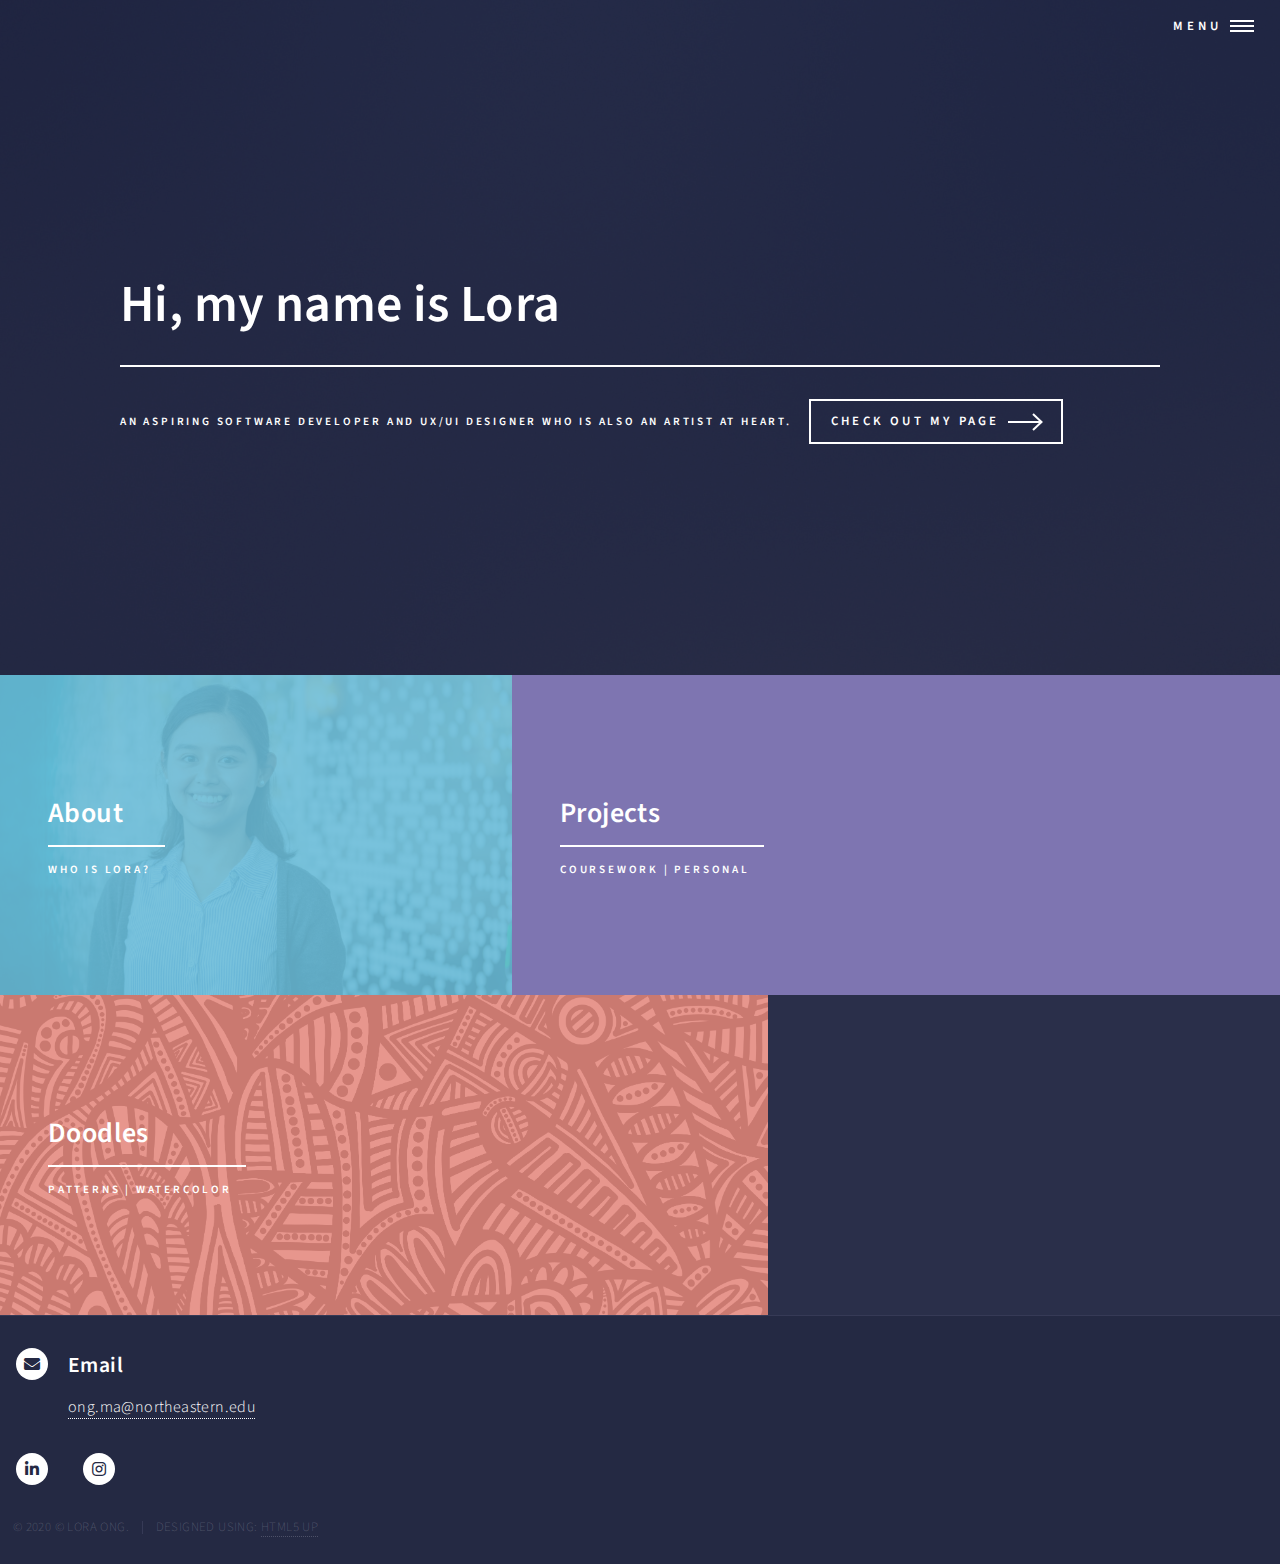
==== commit de736b24: "updates" ====
--- a/index.html
+++ b/index.html
@@ -6,7 +6,7 @@
 -->
 <html>
 	<head>
-		<title>Forty by HTML5 UP</title>
+		<title>Lora's Page</title>
 		<meta charset="utf-8" />
 		<meta name="viewport" content="width=device-width, initial-scale=1, user-scalable=no" />
 		<link rel="stylesheet" href="assets/css/main.css" />
@@ -161,7 +161,7 @@
 								
 							</ul>
 							<ul class="copyright">
-								<li>&copy; Untitled</li><li>Design: <a href="https://html5up.net">HTML5 UP</a></li>
+								<li>&copy; 2020 © LORA ONG.</li><li>DESIGNED USING: <a href="https://html5up.net">HTML5 UP</a></li>
 							</ul>
 						</div>
 					</footer>
